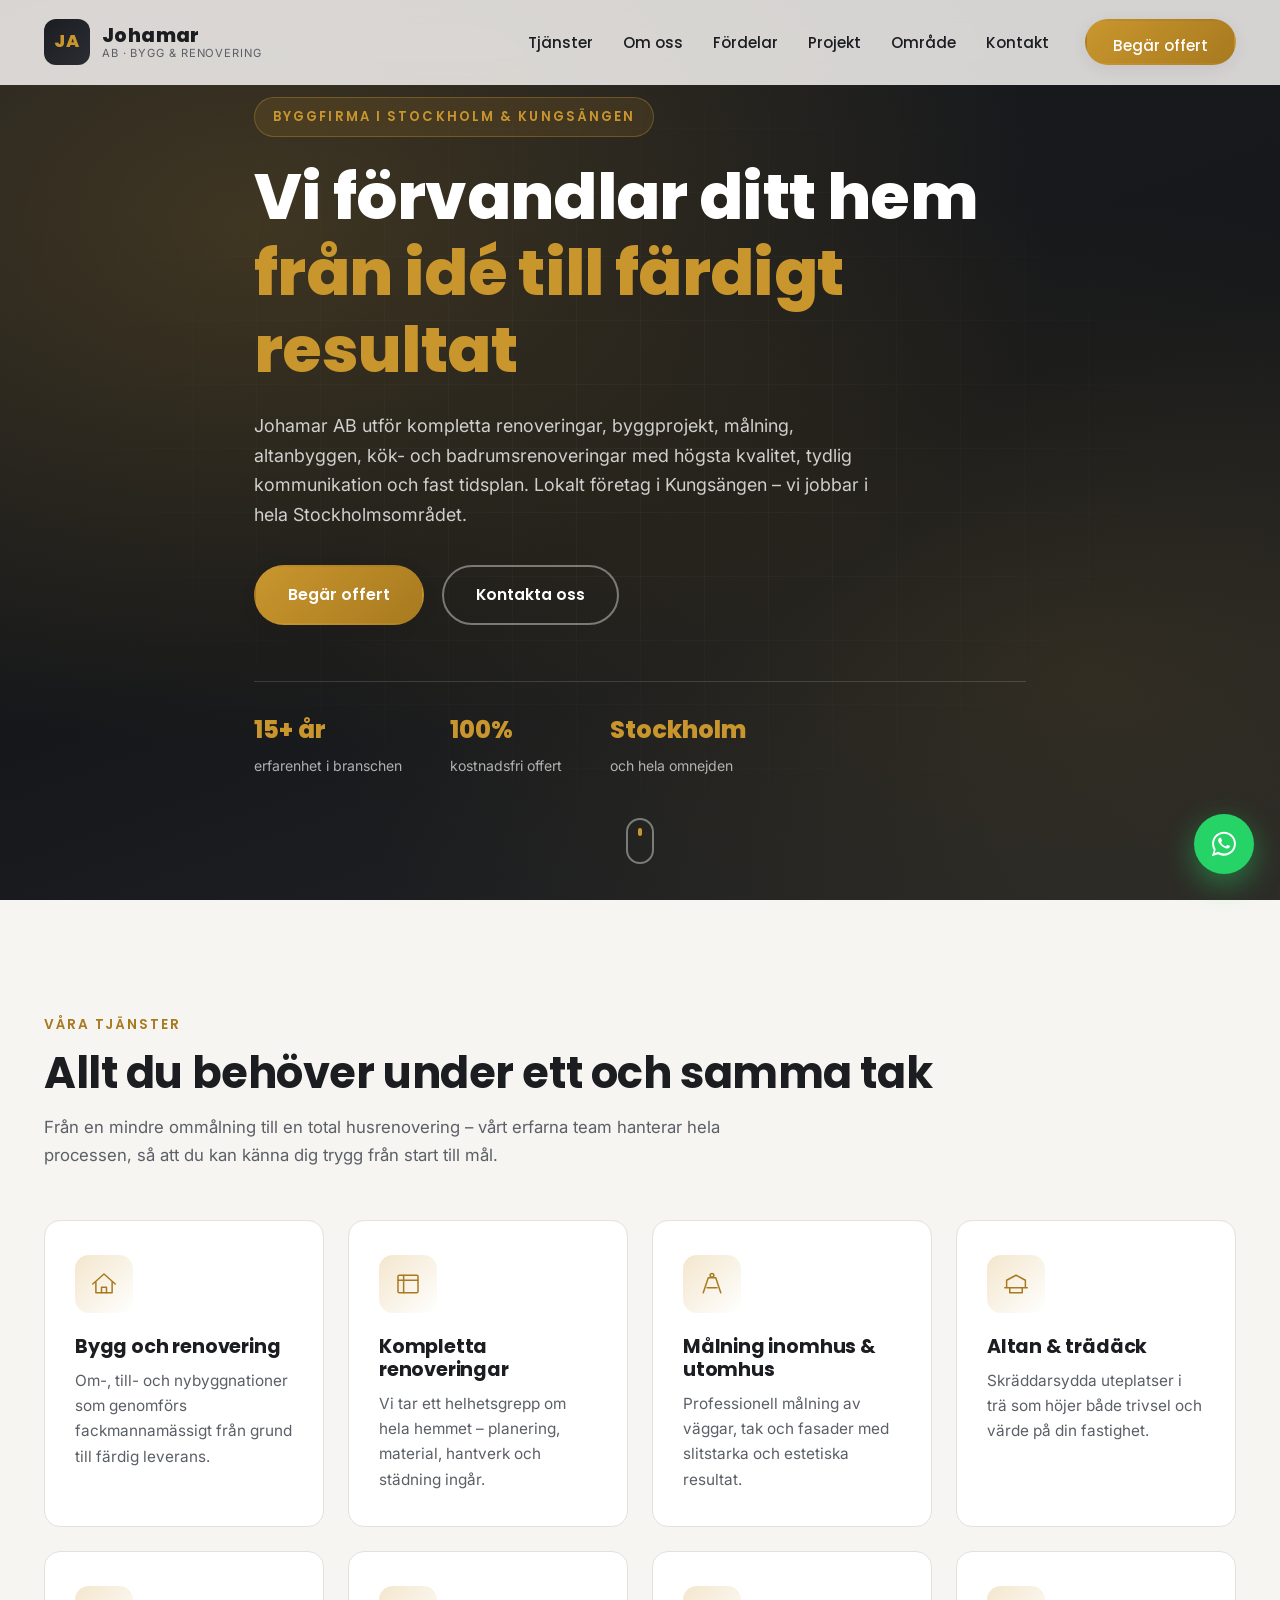
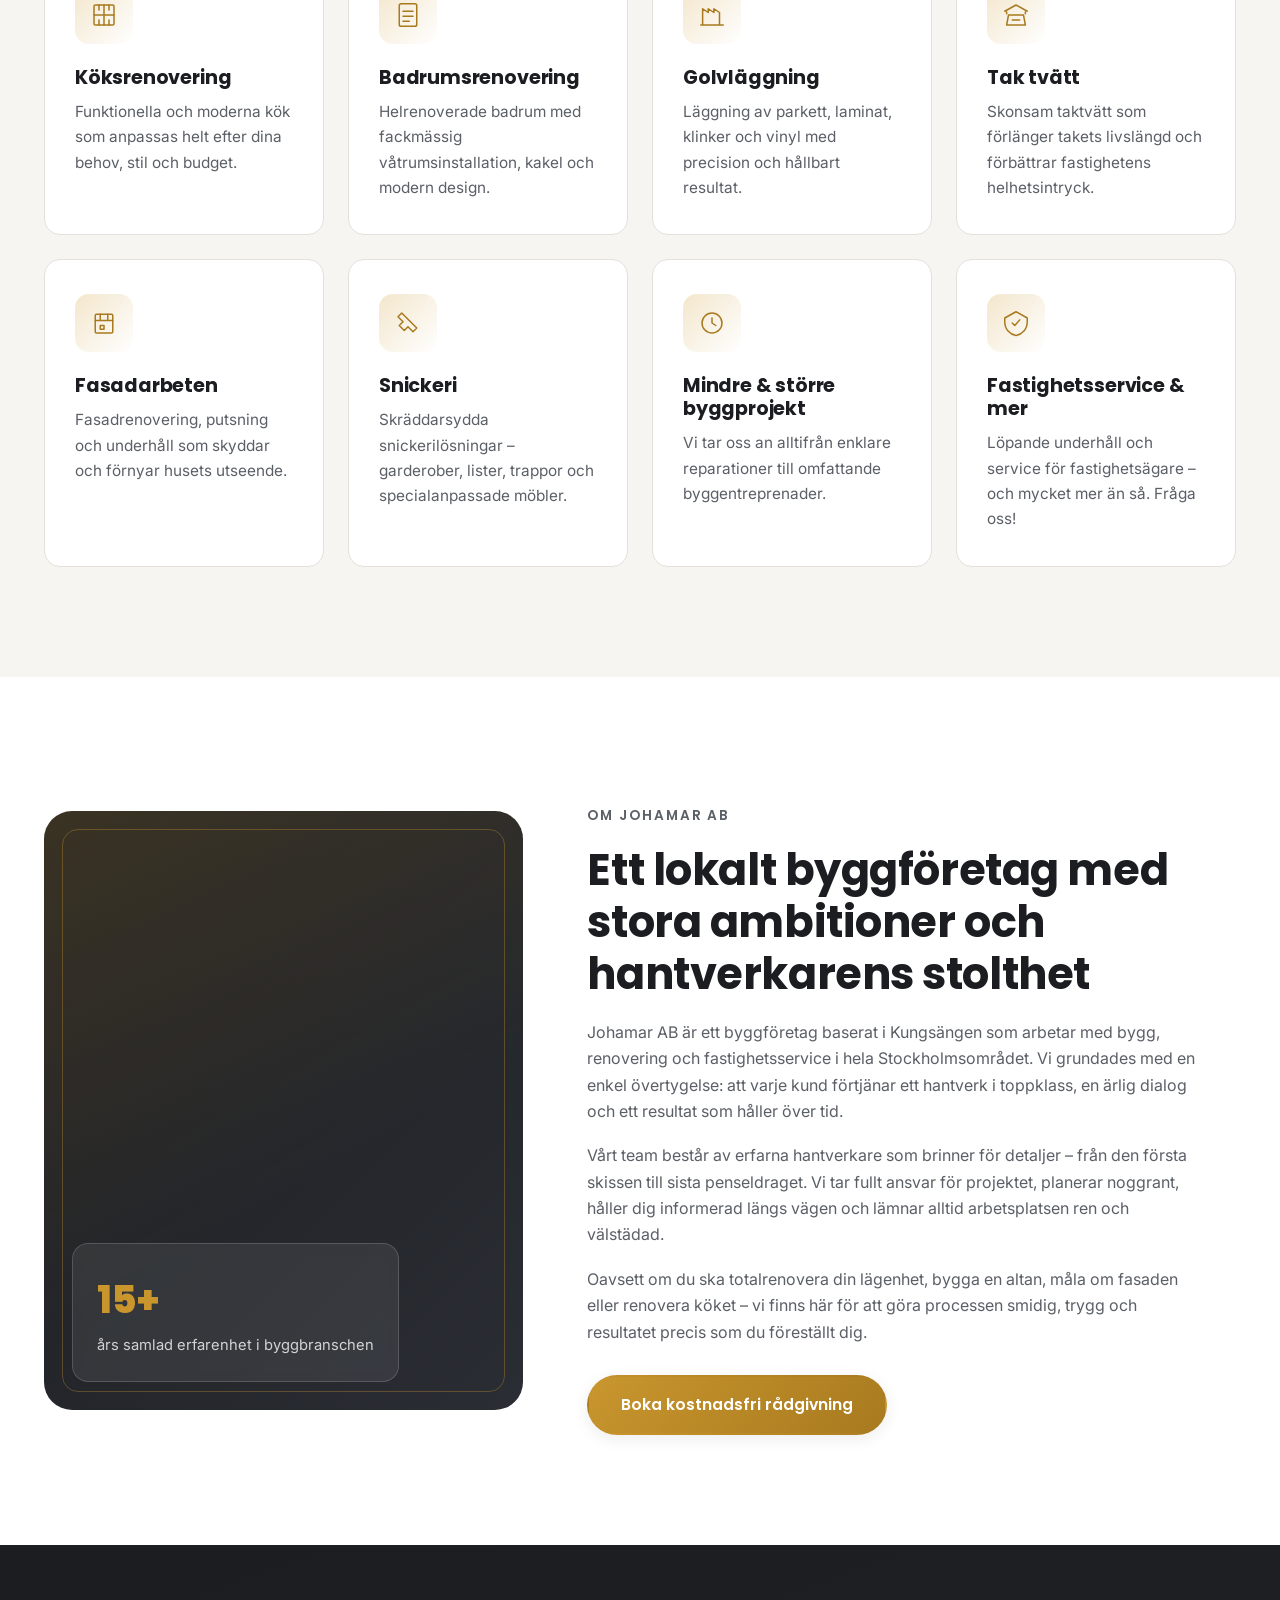
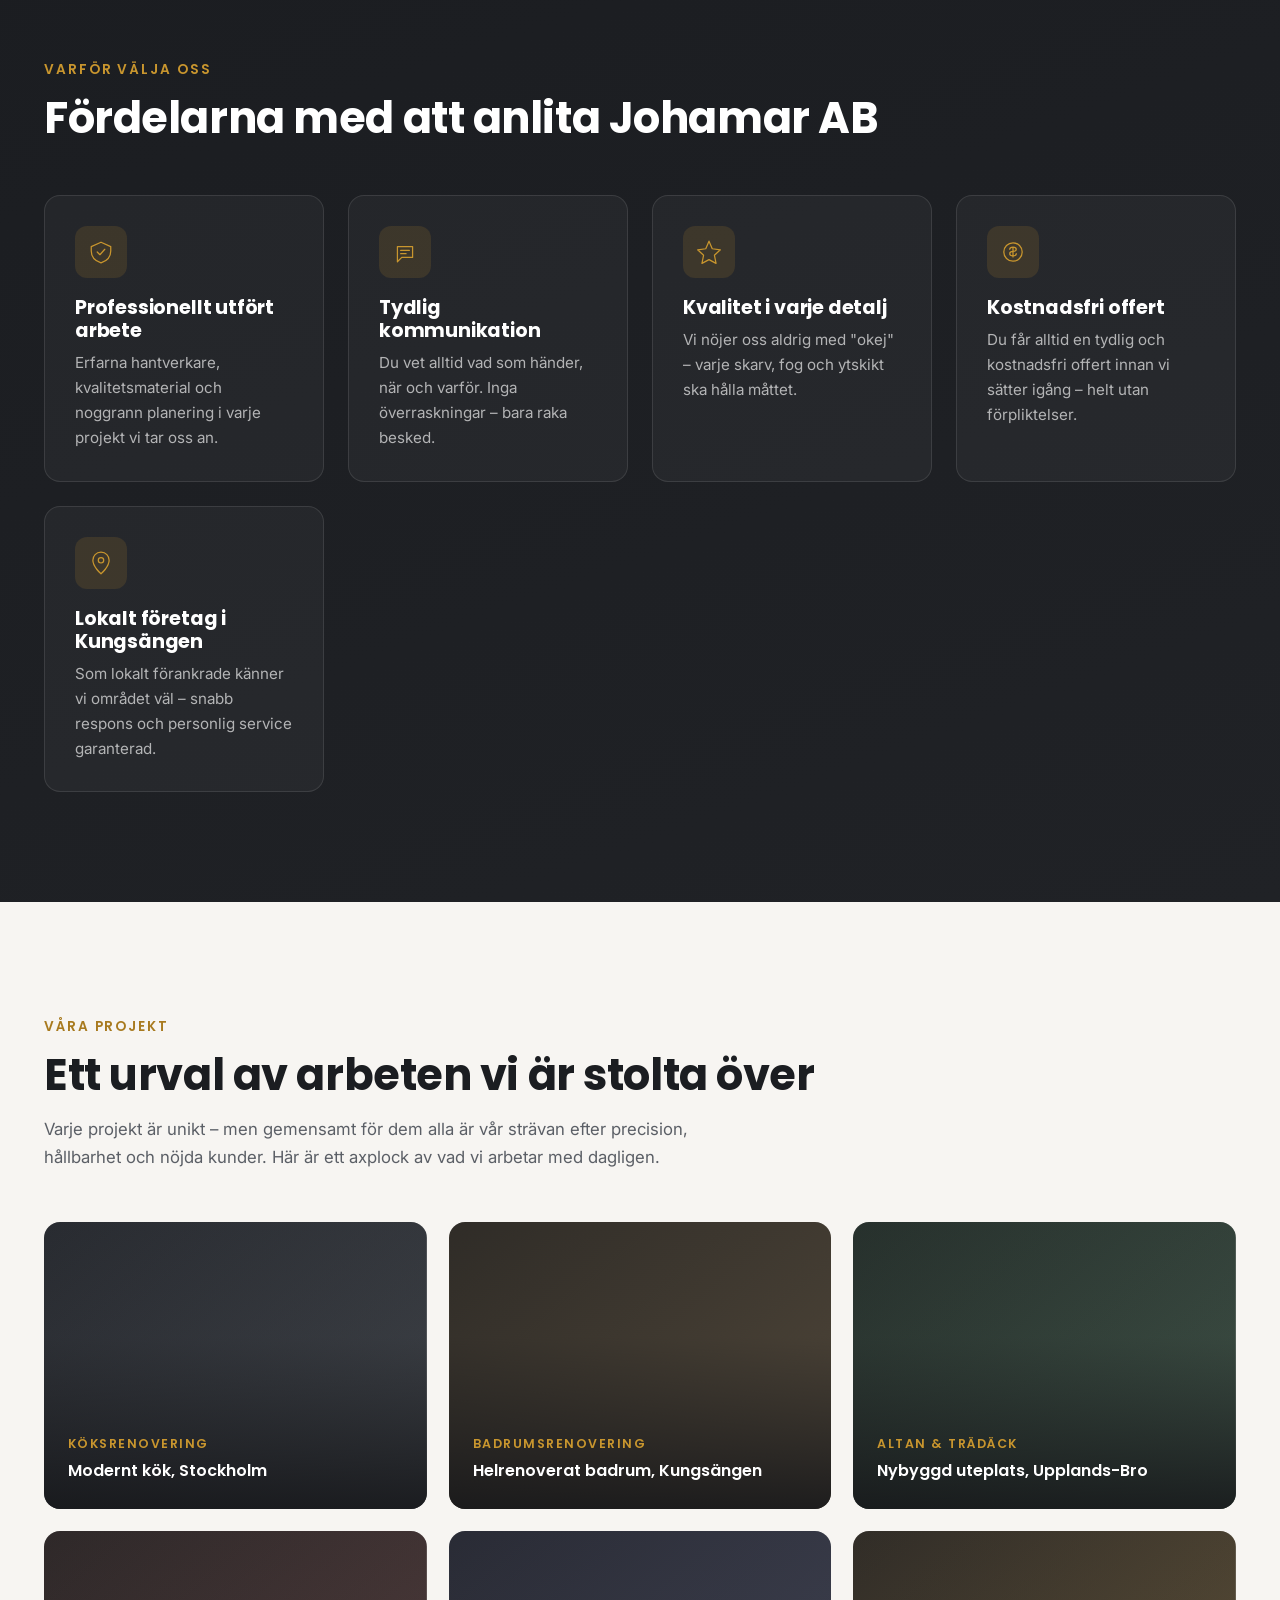
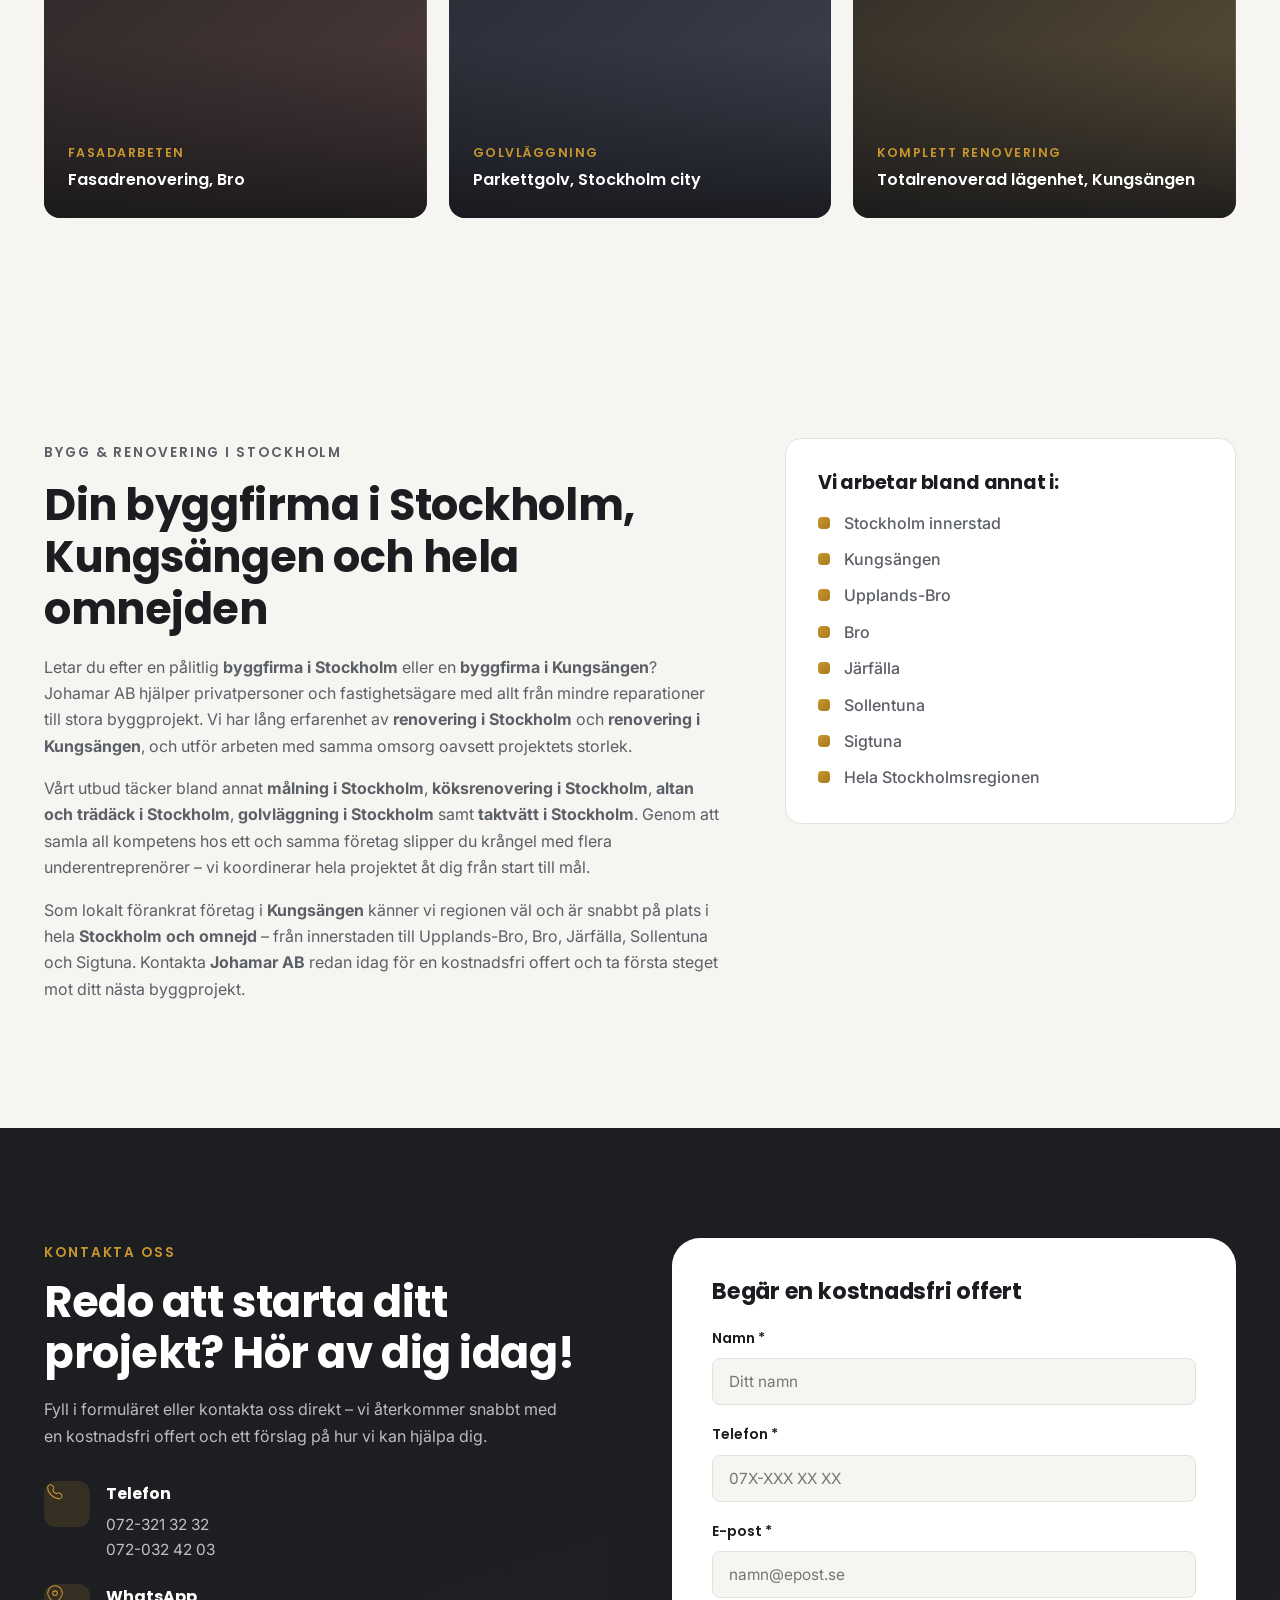
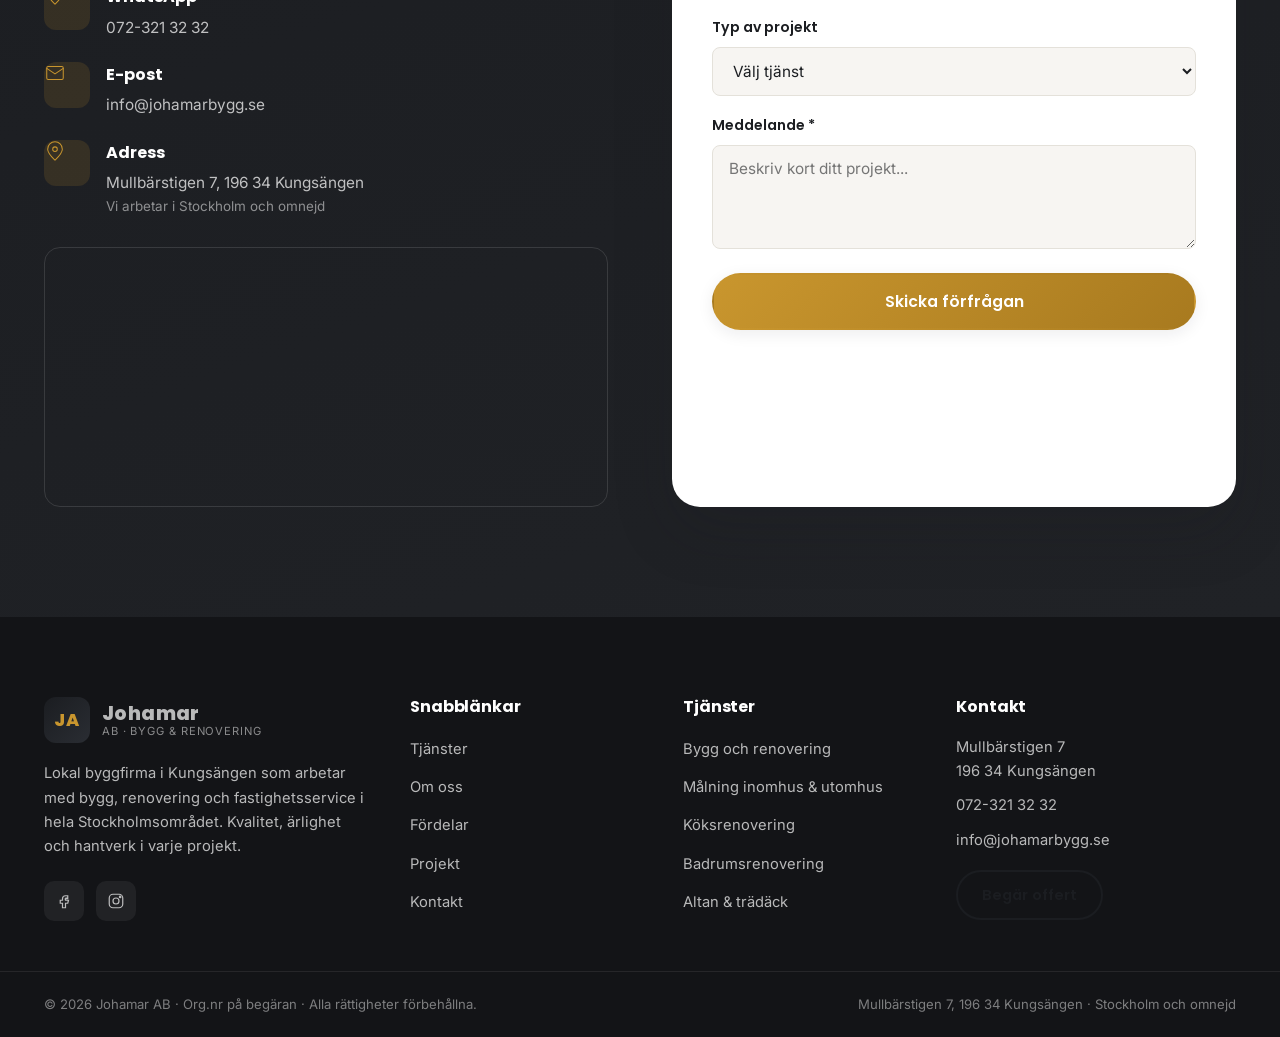
==== johamar-bygg/index.html @ 1393300a "Add Johamar AB construction/renovation company site (johamar-bygg) Standalone, fully responsive Swed" ====
<!DOCTYPE html>
<html lang="sv">
<head>
  <meta charset="UTF-8" />
  <meta name="viewport" content="width=device-width, initial-scale=1.0" />
  <title>Johamar AB – Byggfirma & Renovering i Stockholm | Kungsängen</title>
  <meta name="description" content="Johamar AB är din pålitliga byggfirma i Stockholm och Kungsängen. Vi utför kompletta renoveringar, målning, altanbyggen, kök- och badrumsrenoveringar, golvläggning och taktvätt. Kostnadsfri offert!" />
  <meta name="keywords" content="byggfirma Stockholm, byggfirma Kungsängen, renovering Stockholm, renovering Kungsängen, målning Stockholm, köksrenovering Stockholm, altan och trädäck Stockholm, golvläggning Stockholm, taktvätt Stockholm, Johamar AB" />
  <meta name="robots" content="index, follow" />
  <link rel="canonical" href="https://www.johamarbygg.se/" />

  <!-- Open Graph -->
  <meta property="og:type" content="business.business" />
  <meta property="og:title" content="Johamar AB – Byggfirma & Renovering i Stockholm" />
  <meta property="og:description" content="Kompletta renoveringar, målning, altan, kök, badrum, golv och taktvätt. Lokalt företag i Kungsängen som arbetar i hela Stockholmsområdet. Begär din kostnadsfria offert idag." />
  <meta property="og:locale" content="sv_SE" />
  <meta property="og:site_name" content="Johamar AB" />

  <!-- Fonts -->
  <link rel="preconnect" href="https://fonts.googleapis.com">
  <link rel="preconnect" href="https://fonts.gstatic.com" crossorigin>
  <link href="https://fonts.googleapis.com/css2?family=Poppins:wght@400;500;600;700;800&family=Inter:wght@400;500;600&display=swap" rel="stylesheet">

  <link rel="stylesheet" href="assets/css/style.css" />

  <!-- Schema.org LocalBusiness / GeneralContractor -->
  <script type="application/ld+json">
  {
    "@context": "https://schema.org",
    "@type": "GeneralContractor",
    "name": "Johamar AB",
    "image": "https://www.johamarbygg.se/assets/images/logo.png",
    "url": "https://www.johamarbygg.se/",
    "telephone": "+46723213232",
    "email": "info@johamarbygg.se",
    "priceRange": "$$",
    "address": {
      "@type": "PostalAddress",
      "streetAddress": "Mullbärstigen 7",
      "postalCode": "196 34",
      "addressLocality": "Kungsängen",
      "addressCountry": "SE"
    },
    "areaServed": {
      "@type": "City",
      "name": "Stockholm och omnejd"
    },
    "sameAs": [
      "https://www.facebook.com/",
      "https://www.instagram.com/"
    ],
    "openingHoursSpecification": {
      "@type": "OpeningHoursSpecification",
      "dayOfWeek": ["Monday","Tuesday","Wednesday","Thursday","Friday"],
      "opens": "07:00",
      "closes": "17:00"
    }
  }
  </script>
</head>
<body>

  <!-- ===== HEADER ===== -->
  <header class="site-header" id="siteHeader">
    <div class="container header-inner">
      <a href="#hero" class="logo">
        <span class="logo-mark">JA</span>
        <span class="logo-text">
          <strong>Johamar</strong>
          <small>AB · Bygg &amp; Renovering</small>
        </span>
      </a>

      <nav class="main-nav" id="mainNav">
        <ul>
          <li><a href="#tjanster">Tjänster</a></li>
          <li><a href="#om-oss">Om oss</a></li>
          <li><a href="#fordelar">Fördelar</a></li>
          <li><a href="#projekt">Projekt</a></li>
          <li><a href="#omrade">Område</a></li>
          <li><a href="#kontakt">Kontakt</a></li>
        </ul>
        <a href="#kontakt" class="btn btn-primary nav-cta">Begär offert</a>
      </nav>

      <button class="hamburger" id="hamburger" aria-label="Öppna meny" aria-expanded="false" aria-controls="mainNav">
        <span></span><span></span><span></span>
      </button>
    </div>
    <div class="nav-overlay" id="navOverlay"></div>
  </header>

  <!-- ===== HERO ===== -->
  <section class="hero" id="hero">
    <div class="hero-bg" aria-hidden="true"></div>
    <div class="container hero-inner">
      <p class="eyebrow reveal">Byggfirma i Stockholm &amp; Kungsängen</p>
      <h1 class="reveal">Vi förvandlar ditt hem <span class="accent">från idé till färdigt resultat</span></h1>
      <p class="hero-sub reveal">
        Johamar AB utför kompletta renoveringar, byggprojekt, målning, altanbyggen, kök- och
        badrumsrenoveringar med högsta kvalitet, tydlig kommunikation och fast tidsplan.
        Lokalt företag i Kungsängen – vi jobbar i hela Stockholmsområdet.
      </p>
      <div class="hero-cta reveal">
        <a href="#kontakt" class="btn btn-primary">Begär offert</a>
        <a href="tel:0723213232" class="btn btn-outline">Kontakta oss</a>
      </div>
      <ul class="hero-stats reveal">
        <li><strong>15+ år</strong><span>erfarenhet i branschen</span></li>
        <li><strong>100%</strong><span>kostnadsfri offert</span></li>
        <li><strong>Stockholm</strong><span>och hela omnejden</span></li>
      </ul>
    </div>
    <a href="#tjanster" class="scroll-cue" aria-label="Scrolla ner">
      <span></span>
    </a>
  </section>

  <!-- ===== TJÄNSTER ===== -->
  <section class="services" id="tjanster">
    <div class="container">
      <p class="section-eyebrow reveal">Våra tjänster</p>
      <h2 class="reveal">Allt du behöver under ett och samma tak</h2>
      <p class="section-lead reveal">
        Från en mindre ommålning till en total husrenovering – vårt erfarna team hanterar
        hela processen, så att du kan känna dig trygg från start till mål.
      </p>

      <div class="services-grid">
        <article class="service-card reveal">
          <div class="service-icon" aria-hidden="true">
            <svg viewBox="0 0 48 48"><path d="M6 24 24 8l18 16M11 21v17h26V21" /><path d="M20 38v-9h8v9" /></svg>
          </div>
          <h3>Bygg och renovering</h3>
          <p>Om-, till- och nybyggnationer som genomförs fackmannamässigt från grund till färdig leverans.</p>
        </article>

        <article class="service-card reveal">
          <div class="service-icon" aria-hidden="true">
            <svg viewBox="0 0 48 48"><rect x="8" y="10" width="32" height="28" rx="2"/><path d="M8 18h32M17 10v28"/></svg>
          </div>
          <h3>Kompletta renoveringar</h3>
          <p>Vi tar ett helhetsgrepp om hela hemmet – planering, material, hantverk och städning ingår.</p>
        </article>

        <article class="service-card reveal">
          <div class="service-icon" aria-hidden="true">
            <svg viewBox="0 0 48 48"><path d="M10 38 18 14h12l8 24"/><path d="M16 30h16"/><circle cx="24" cy="10" r="3"/></svg>
          </div>
          <h3>Målning inomhus &amp; utomhus</h3>
          <p>Professionell målning av väggar, tak och fasader med slitstarka och estetiska resultat.</p>
        </article>

        <article class="service-card reveal">
          <div class="service-icon" aria-hidden="true">
            <svg viewBox="0 0 48 48"><path d="M6 30h36M9 30V18l15-8 15 8v12"/><path d="M14 30v8h20v-8"/></svg>
          </div>
          <h3>Altan &amp; trädäck</h3>
          <p>Skräddarsydda uteplatser i trä som höjer både trivsel och värde på din fastighet.</p>
        </article>

        <article class="service-card reveal">
          <div class="service-icon" aria-hidden="true">
            <svg viewBox="0 0 48 48"><rect x="8" y="8" width="32" height="32" rx="2"/><path d="M8 24h32M24 8v32M16 8v8M32 8v8M16 32v8M32 32v8"/></svg>
          </div>
          <h3>Köksrenovering</h3>
          <p>Funktionella och moderna kök som anpassas helt efter dina behov, stil och budget.</p>
        </article>

        <article class="service-card reveal">
          <div class="service-icon" aria-hidden="true">
            <svg viewBox="0 0 48 48"><rect x="10" y="6" width="28" height="36" rx="3"/><path d="M16 18h16M16 26h16M16 34h10"/></svg>
          </div>
          <h3>Badrumsrenovering</h3>
          <p>Helrenoverade badrum med fackmässig våtrumsinstallation, kakel och modern design.</p>
        </article>

        <article class="service-card reveal">
          <div class="service-icon" aria-hidden="true">
            <svg viewBox="0 0 48 48"><path d="M6 40h36M9 40V14l9 6V14l9 6V14l9 6v20"/></svg>
          </div>
          <h3>Golvläggning</h3>
          <p>Läggning av parkett, laminat, klinker och vinyl med precision och hållbart resultat.</p>
        </article>

        <article class="service-card reveal">
          <div class="service-icon" aria-hidden="true">
            <svg viewBox="0 0 48 48"><path d="M6 18 24 8l18 10M9 19v3M39 19v3"/><path d="M12 24h24l3 16H9z"/><path d="M18 32h12"/></svg>
          </div>
          <h3>Tak tvätt</h3>
          <p>Skonsam taktvätt som förlänger takets livslängd och förbättrar fastighetens helhetsintryck.</p>
        </article>

        <article class="service-card reveal">
          <div class="service-icon" aria-hidden="true">
            <svg viewBox="0 0 48 48"><rect x="10" y="10" width="28" height="30" rx="2"/><path d="M10 20h28M18 10v8M30 10v8M18 28h6v6h-6z"/></svg>
          </div>
          <h3>Fasadarbeten</h3>
          <p>Fasadrenovering, putsning och underhåll som skyddar och förnyar husets utseende.</p>
        </article>

        <article class="service-card reveal">
          <div class="service-icon" aria-hidden="true">
            <svg viewBox="0 0 48 48"><path d="M14 8 8 14l8 8-6 6 8 8 6-6 8 8 6-6-22-22z"/></svg>
          </div>
          <h3>Snickeri</h3>
          <p>Skräddarsydda snickerilösningar – garderober, lister, trappor och specialanpassade möbler.</p>
        </article>

        <article class="service-card reveal">
          <div class="service-icon" aria-hidden="true">
            <svg viewBox="0 0 48 48"><circle cx="24" cy="24" r="16"/><path d="M24 16v8l6 4"/></svg>
          </div>
          <h3>Mindre &amp; större byggprojekt</h3>
          <p>Vi tar oss an alltifrån enklare reparationer till omfattande byggentreprenader.</p>
        </article>

        <article class="service-card reveal">
          <div class="service-icon" aria-hidden="true">
            <svg viewBox="0 0 48 48"><path d="M24 6 6 16v6c0 12 8 20 18 22 10-2 18-10 18-22v-6z"/><path d="M18 24l4 4 8-9"/></svg>
          </div>
          <h3>Fastighetsservice &amp; mer</h3>
          <p>Löpande underhåll och service för fastighetsägare – och mycket mer än så. Fråga oss!</p>
        </article>
      </div>
    </div>
  </section>

  <!-- ===== OM OSS ===== -->
  <section class="about" id="om-oss">
    <div class="container about-inner">
      <div class="about-media reveal" aria-hidden="true">
        <div class="about-frame">
          <div class="about-badge">
            <strong>15+</strong>
            <span>års samlad erfarenhet i bygg&shy;branschen</span>
          </div>
        </div>
      </div>
      <div class="about-content">
        <p class="section-eyebrow reveal">Om Johamar AB</p>
        <h2 class="reveal">Ett lokalt byggföretag med stora ambitioner och hantverkarens stolthet</h2>
        <p class="reveal">
          Johamar AB är ett byggföretag baserat i Kungsängen som arbetar med bygg, renovering och
          fastighetsservice i hela Stockholmsområdet. Vi grundades med en enkel övertygelse:
          att varje kund förtjänar ett hantverk i toppklass, en ärlig dialog och ett resultat som
          håller över tid.
        </p>
        <p class="reveal">
          Vårt team består av erfarna hantverkare som brinner för detaljer – från den första
          skissen till sista penseldraget. Vi tar fullt ansvar för projektet, planerar noggrant,
          håller dig informerad längs vägen och lämnar alltid arbetsplatsen ren och välstädad.
        </p>
        <p class="reveal">
          Oavsett om du ska totalrenovera din lägenhet, bygga en altan, måla om fasaden eller
          renovera köket – vi finns här för att göra processen smidig, trygg och resultatet
          precis som du föreställt dig.
        </p>
        <a href="#kontakt" class="btn btn-primary reveal">Boka kostnadsfri rådgivning</a>
      </div>
    </div>
  </section>

  <!-- ===== FÖRDELAR ===== -->
  <section class="benefits" id="fordelar">
    <div class="container">
      <p class="section-eyebrow reveal light">Varför välja oss</p>
      <h2 class="reveal light">Fördelarna med att anlita Johamar AB</h2>

      <div class="benefits-grid">
        <div class="benefit-card reveal">
          <div class="benefit-icon"><svg viewBox="0 0 48 48"><path d="M24 6 6 14v8c0 11 7.5 18.5 18 22 10.5-3.5 18-11 18-22v-8z"/><path d="M17 24l5 5 9-10"/></svg></div>
          <h3>Professionellt utfört arbete</h3>
          <p>Erfarna hantverkare, kvalitetsmaterial och noggrann planering i varje projekt vi tar oss an.</p>
        </div>
        <div class="benefit-card reveal">
          <div class="benefit-icon"><svg viewBox="0 0 48 48"><path d="M10 14h28v20H18l-8 8z"/><path d="M16 21h16M16 27h10"/></svg></div>
          <h3>Tydlig kommunikation</h3>
          <p>Du vet alltid vad som händer, när och varför. Inga överraskningar – bara raka besked.</p>
        </div>
        <div class="benefit-card reveal">
          <div class="benefit-icon"><svg viewBox="0 0 48 48"><path d="M24 4 30 18l15 2-11 10 3 15-13-7-13 7 3-15-11-10 15-2z"/></svg></div>
          <h3>Kvalitet i varje detalj</h3>
          <p>Vi nöjer oss aldrig med "okej" – varje skarv, fog och ytskikt ska hålla måttet.</p>
        </div>
        <div class="benefit-card reveal">
          <div class="benefit-icon"><svg viewBox="0 0 48 48"><circle cx="24" cy="24" r="17"/><path d="M24 15v18M18 19c0-3 3-4 6-4s6 1.5 6 4-3 4-6 4-6 1-6 4 3 4 6 4 6-1 6-4"/></svg></div>
          <h3>Kostnadsfri offert</h3>
          <p>Du får alltid en tydlig och kostnadsfri offert innan vi sätter igång – helt utan förpliktelser.</p>
        </div>
        <div class="benefit-card reveal">
          <div class="benefit-icon"><svg viewBox="0 0 48 48"><path d="M24 4C15 4 9 11 9 19c0 12 15 25 15 25s15-13 15-25c0-8-6-15-15-15z"/><circle cx="24" cy="19" r="5"/></svg></div>
          <h3>Lokalt företag i Kungsängen</h3>
          <p>Som lokalt förankrade känner vi området väl – snabb respons och personlig service garanterad.</p>
        </div>
      </div>
    </div>
  </section>

  <!-- ===== PROJEKT / GALLERI ===== -->
  <section class="projects" id="projekt">
    <div class="container">
      <p class="section-eyebrow reveal">Våra projekt</p>
      <h2 class="reveal">Ett urval av arbeten vi är stolta över</h2>
      <p class="section-lead reveal">
        Varje projekt är unikt – men gemensamt för dem alla är vår strävan efter precision,
        hållbarhet och nöjda kunder. Här är ett axplock av vad vi arbetar med dagligen.
      </p>
      <div class="projects-grid">
        <figure class="project-card reveal proj-1">
          <figcaption><span>Köksrenovering</span>Modernt kök, Stockholm</figcaption>
        </figure>
        <figure class="project-card reveal proj-2">
          <figcaption><span>Badrumsrenovering</span>Helrenoverat badrum, Kungsängen</figcaption>
        </figure>
        <figure class="project-card reveal proj-3">
          <figcaption><span>Altan &amp; trädäck</span>Nybyggd uteplats, Upplands-Bro</figcaption>
        </figure>
        <figure class="project-card reveal proj-4">
          <figcaption><span>Fasadarbeten</span>Fasadrenovering, Bro</figcaption>
        </figure>
        <figure class="project-card reveal proj-5">
          <figcaption><span>Golvläggning</span>Parkettgolv, Stockholm city</figcaption>
        </figure>
        <figure class="project-card reveal proj-6">
          <figcaption><span>Komplett renovering</span>Totalrenoverad lägenhet, Kungsängen</figcaption>
        </figure>
      </div>
    </div>
  </section>

  <!-- ===== SEO / OMRÅDE ===== -->
  <section class="area-seo" id="omrade">
    <div class="container area-grid">
      <div class="reveal">
        <p class="section-eyebrow">Bygg &amp; renovering i Stockholm</p>
        <h2>Din byggfirma i Stockholm, Kungsängen och hela omnejden</h2>
        <p>
          Letar du efter en pålitlig <strong>byggfirma i Stockholm</strong> eller en
          <strong>byggfirma i Kungsängen</strong>? Johamar AB hjälper privatpersoner och
          fastighetsägare med allt från mindre reparationer till stora byggprojekt. Vi har
          lång erfarenhet av <strong>renovering i Stockholm</strong> och
          <strong>renovering i Kungsängen</strong>, och utför arbeten med samma omsorg
          oavsett projektets storlek.
        </p>
        <p>
          Vårt utbud täcker bland annat <strong>målning i Stockholm</strong>,
          <strong>köksrenovering i Stockholm</strong>, <strong>altan och trädäck i Stockholm</strong>,
          <strong>golvläggning i Stockholm</strong> samt <strong>taktvätt i Stockholm</strong>.
          Genom att samla all kompetens hos ett och samma företag slipper du krångel med flera
          underentreprenörer – vi koordinerar hela projektet åt dig från start till mål.
        </p>
        <p>
          Som lokalt förankrat företag i <strong>Kungsängen</strong> känner vi regionen väl och
          är snabbt på plats i hela <strong>Stockholm och omnejd</strong> – från innerstaden till
          Upplands-Bro, Bro, Järfälla, Sollentuna och Sigtuna. Kontakta <strong>Johamar AB</strong>
          redan idag för en kostnadsfri offert och ta första steget mot ditt nästa byggprojekt.
        </p>
      </div>
      <div class="area-list reveal">
        <h3>Vi arbetar bland annat i:</h3>
        <ul>
          <li>Stockholm innerstad</li>
          <li>Kungsängen</li>
          <li>Upplands-Bro</li>
          <li>Bro</li>
          <li>Järfälla</li>
          <li>Sollentuna</li>
          <li>Sigtuna</li>
          <li>Hela Stockholmsregionen</li>
        </ul>
      </div>
    </div>
  </section>

  <!-- ===== KONTAKT ===== -->
  <section class="contact" id="kontakt">
    <div class="container contact-inner">
      <div class="contact-info reveal">
        <p class="section-eyebrow light">Kontakta oss</p>
        <h2 class="light">Redo att starta ditt projekt? Hör av dig idag!</h2>
        <p class="contact-lead">
          Fyll i formuläret eller kontakta oss direkt – vi återkommer snabbt med en kostnadsfri
          offert och ett förslag på hur vi kan hjälpa dig.
        </p>
        <ul class="contact-list">
          <li>
            <span class="contact-icon"><svg viewBox="0 0 48 48"><path d="M14 8c4 0 6 3 7 6 1 2-1 4-2 5 1 4 5 8 9 9 1-1 3-3 5-2 3 1 6 3 6 7 0 3-3 6-6 6-12 0-25-13-25-25 0-3 3-6 6-6z"/></svg></span>
            <div><strong>Telefon</strong><a href="tel:0723213232">072-321 32 32</a><a href="tel:0720324203">072-032 42 03</a></div>
          </li>
          <li>
            <span class="contact-icon"><svg viewBox="0 0 48 48"><path d="M24 44c8-8 16-15.5 16-24A16 16 0 1 0 8 20c0 8.5 8 16 16 24z"/><circle cx="24" cy="20" r="5"/></svg></span>
            <div><strong>WhatsApp</strong><a href="https://wa.me/46723213232" target="_blank" rel="noopener">072-321 32 32</a></div>
          </li>
          <li>
            <span class="contact-icon"><svg viewBox="0 0 48 48"><rect x="6" y="10" width="36" height="28" rx="3"/><path d="M6 14l18 12 18-12"/></svg></span>
            <div><strong>E-post</strong><a href="mailto:info@johamarbygg.se">info@johamarbygg.se</a></div>
          </li>
          <li>
            <span class="contact-icon"><svg viewBox="0 0 48 48"><path d="M24 44c8-8 16-15.5 16-24A16 16 0 1 0 8 20c0 8.5 8 16 16 24z"/><circle cx="24" cy="20" r="5"/></svg></span>
            <div><strong>Adress</strong><span>Mullbärstigen 7, 196 34 Kungsängen</span><span class="muted">Vi arbetar i Stockholm och omnejd</span></div>
          </li>
        </ul>

        <div class="map-block">
          <iframe
            title="Johamar AB – Mullbärstigen 7, Kungsängen"
            src="https://www.google.com/maps?q=Mullb%C3%A4rstigen+7,+196+34+Kung%C3%A4ngen&output=embed"
            loading="lazy"
            referrerpolicy="no-referrer-when-downgrade">
          </iframe>
        </div>
      </div>

      <form class="contact-form reveal" id="contactForm" novalidate>
        <h3>Begär en kostnadsfri offert</h3>
        <div class="form-row">
          <label for="name">Namn *</label>
          <input type="text" id="name" name="name" placeholder="Ditt namn" required />
        </div>
        <div class="form-row">
          <label for="phone">Telefon *</label>
          <input type="tel" id="phone" name="phone" placeholder="07X-XXX XX XX" required />
        </div>
        <div class="form-row">
          <label for="email">E-post *</label>
          <input type="email" id="email" name="email" placeholder="namn@epost.se" required />
        </div>
        <div class="form-row">
          <label for="service">Typ av projekt</label>
          <select id="service" name="service">
            <option value="">Välj tjänst</option>
            <option>Bygg och renovering</option>
            <option>Kompletta renoveringar</option>
            <option>Målning inomhus/utomhus</option>
            <option>Altan &amp; trädäck</option>
            <option>Köksrenovering</option>
            <option>Badrumsrenovering</option>
            <option>Golvläggning</option>
            <option>Tak tvätt</option>
            <option>Fasadarbeten</option>
            <option>Snickeri</option>
            <option>Annat</option>
          </select>
        </div>
        <div class="form-row">
          <label for="message">Meddelande *</label>
          <textarea id="message" name="message" rows="4" placeholder="Beskriv kort ditt projekt..." required></textarea>
        </div>
        <button type="submit" class="btn btn-primary form-submit">Skicka förfrågan</button>
        <p class="form-note" id="formNote" role="status" aria-live="polite"></p>
      </form>
    </div>
  </section>

  <!-- ===== FOOTER ===== -->
  <footer class="site-footer">
    <div class="container footer-inner">
      <div class="footer-brand">
        <a href="#hero" class="logo">
          <span class="logo-mark">JA</span>
          <span class="logo-text"><strong>Johamar</strong><small>AB · Bygg &amp; Renovering</small></span>
        </a>
        <p>Lokal byggfirma i Kungsängen som arbetar med bygg, renovering och fastighetsservice
          i hela Stockholmsområdet. Kvalitet, ärlighet och hantverk i varje projekt.</p>
        <div class="social-links">
          <a href="https://www.facebook.com/" target="_blank" rel="noopener" aria-label="Facebook">
            <svg viewBox="0 0 24 24"><path d="M14 9h3V5h-3c-2.2 0-4 1.8-4 4v2H7v4h3v6h4v-6h3l1-4h-4V9c0-.6.4-1 1-1z"/></svg>
          </a>
          <a href="https://www.instagram.com/" target="_blank" rel="noopener" aria-label="Instagram">
            <svg viewBox="0 0 24 24"><rect x="3" y="3" width="18" height="18" rx="5"/><circle cx="12" cy="12" r="4"/><circle cx="17.5" cy="6.5" r="1"/></svg>
          </a>
        </div>
      </div>

      <div class="footer-links">
        <h4>Snabblänkar</h4>
        <ul>
          <li><a href="#tjanster">Tjänster</a></li>
          <li><a href="#om-oss">Om oss</a></li>
          <li><a href="#fordelar">Fördelar</a></li>
          <li><a href="#projekt">Projekt</a></li>
          <li><a href="#kontakt">Kontakt</a></li>
        </ul>
      </div>

      <div class="footer-links">
        <h4>Tjänster</h4>
        <ul>
          <li><a href="#tjanster">Bygg och renovering</a></li>
          <li><a href="#tjanster">Målning inomhus &amp; utomhus</a></li>
          <li><a href="#tjanster">Köksrenovering</a></li>
          <li><a href="#tjanster">Badrumsrenovering</a></li>
          <li><a href="#tjanster">Altan &amp; trädäck</a></li>
        </ul>
      </div>

      <div class="footer-contact">
        <h4>Kontakt</h4>
        <p>Mullbärstigen 7<br>196 34 Kungsängen</p>
        <p><a href="tel:0723213232">072-321 32 32</a></p>
        <p><a href="mailto:info@johamarbygg.se">info@johamarbygg.se</a></p>
        <a href="#kontakt" class="btn btn-outline btn-sm">Begär offert</a>
      </div>
    </div>
    <div class="footer-bottom">
      <div class="container">
        <p>&copy; <span id="year"></span> Johamar AB · Org.nr på begäran · Alla rättigheter förbehållna.</p>
        <p>Mullbärstigen 7, 196 34 Kungsängen · Stockholm och omnejd</p>
      </div>
    </div>
  </footer>

  <!-- Floating WhatsApp -->
  <a href="https://wa.me/46723213232" class="whatsapp-float" target="_blank" rel="noopener" aria-label="Chatta med oss på WhatsApp">
    <svg viewBox="0 0 32 32"><path d="M16 3C9 3 3.3 8.7 3.3 15.7c0 2.5.7 4.8 1.9 6.8L3 29l6.7-2.1c1.9 1 4.1 1.6 6.3 1.6 7 0 12.7-5.7 12.7-12.7C28.7 8.7 23 3 16 3zm0 23c-2 0-4-.5-5.7-1.5l-.4-.2-4 1.2 1.3-3.9-.3-.4A10.6 10.6 0 0 1 5.4 15.7C5.4 9.8 10.1 5.1 16 5.1S26.6 9.8 26.6 15.7 21.9 26 16 26zm6-7.9c-.3-.2-1.9-1-2.2-1-.3-.1-.5-.2-.7.1-.2.3-.8 1-1 1.2-.2.2-.4.2-.7.1-.3-.2-1.4-.5-2.6-1.6-1-.9-1.6-2-1.8-2.3-.2-.3 0-.5.1-.6.1-.2.3-.4.5-.6.2-.2.2-.3.3-.5.1-.2 0-.4 0-.6 0-.2-.7-1.8-1-2.4-.3-.6-.5-.6-.7-.6h-.6c-.2 0-.5.1-.8.4-.3.3-1 1-1 2.5s1.1 2.9 1.2 3.1c.1.2 2.2 3.4 5.4 4.7.7.3 1.3.5 1.7.7.7.2 1.4.2 1.9.1.6-.1 1.9-.8 2.1-1.5.3-.7.3-1.3.2-1.5-.1-.1-.3-.2-.6-.4z"/></svg>
  </a>

  <script src="assets/js/main.js"></script>
</body>
</html>
---- johamar-bygg/assets/css/style.css ----
/* =========================================================
   Johamar AB — Bygg & Renovering
   Premium, modern, responsive construction-company website
   ========================================================= */

:root {
  --color-bg: #f7f5f2;
  --color-white: #ffffff;
  --color-charcoal: #1b1d21;
  --color-charcoal-soft: #2a2d33;
  --color-gray: #5b5f66;
  --color-gray-light: #8b8f96;
  --color-border: #e4e1da;
  --color-accent: #c9962e;
  --color-accent-dark: #a87a1f;
  --color-accent-soft: #f3e6cc;

  --font-heading: 'Poppins', 'Segoe UI', sans-serif;
  --font-body: 'Inter', 'Segoe UI', sans-serif;

  --radius-sm: 8px;
  --radius-md: 16px;
  --radius-lg: 28px;

  --shadow-sm: 0 4px 16px rgba(27, 29, 33, 0.08);
  --shadow-md: 0 12px 36px rgba(27, 29, 33, 0.12);
  --shadow-lg: 0 24px 60px rgba(27, 29, 33, 0.18);

  --transition: 0.35s cubic-bezier(.22,.61,.36,1);
}

* { margin: 0; padding: 0; box-sizing: border-box; }

html { scroll-behavior: smooth; }

body {
  font-family: var(--font-body);
  color: var(--color-charcoal);
  background: var(--color-bg);
  line-height: 1.65;
  -webkit-font-smoothing: antialiased;
}

img { max-width: 100%; display: block; }

a { color: inherit; text-decoration: none; }

ul { list-style: none; }

h1, h2, h3, h4 {
  font-family: var(--font-heading);
  font-weight: 700;
  line-height: 1.2;
  letter-spacing: -0.01em;
}

h1 { font-size: clamp(2.4rem, 5.5vw, 4rem); font-weight: 800; }
h2 { font-size: clamp(1.9rem, 4vw, 2.7rem); }
h3 { font-size: 1.2rem; }

.container {
  max-width: 1240px;
  margin: 0 auto;
  padding: 0 24px;
}

.accent { color: var(--color-accent); }

.section-eyebrow {
  display: inline-block;
  font-family: var(--font-heading);
  font-weight: 600;
  font-size: 0.85rem;
  letter-spacing: 0.14em;
  text-transform: uppercase;
  color: var(--color-accent-dark);
  margin-bottom: 12px;
}
.section-eyebrow.light { color: var(--color-accent); }

.section-lead {
  max-width: 720px;
  color: var(--color-gray);
  margin-top: 14px;
  font-size: 1.05rem;
}

.light { color: var(--color-white); }

/* ---------- Buttons ---------- */
.btn {
  display: inline-flex;
  align-items: center;
  justify-content: center;
  gap: 8px;
  padding: 15px 32px;
  border-radius: 999px;
  font-family: var(--font-heading);
  font-weight: 600;
  font-size: 0.98rem;
  border: 2px solid transparent;
  cursor: pointer;
  transition: transform var(--transition), box-shadow var(--transition), background var(--transition), color var(--transition), border-color var(--transition);
  white-space: nowrap;
}
.btn-primary {
  background: linear-gradient(135deg, var(--color-accent), var(--color-accent-dark));
  color: var(--color-white);
  box-shadow: var(--shadow-sm);
}
.btn-primary:hover {
  transform: translateY(-3px);
  box-shadow: var(--shadow-md);
}
.btn-outline {
  background: transparent;
  color: var(--color-charcoal);
  border-color: var(--color-charcoal);
}
.btn-outline:hover {
  background: var(--color-charcoal);
  color: var(--color-white);
  transform: translateY(-3px);
}
.btn-sm { padding: 11px 24px; font-size: 0.88rem; }

/* =========================================================
   HEADER
   ========================================================= */
.site-header {
  position: fixed;
  top: 0; left: 0; right: 0;
  z-index: 1000;
  background: rgba(247, 245, 242, 0.85);
  backdrop-filter: blur(12px);
  border-bottom: 1px solid transparent;
  transition: background var(--transition), border-color var(--transition), box-shadow var(--transition);
}
.site-header.scrolled {
  background: rgba(255, 255, 255, 0.96);
  border-bottom-color: var(--color-border);
  box-shadow: var(--shadow-sm);
}

.header-inner {
  display: flex;
  align-items: center;
  justify-content: space-between;
  height: 84px;
  position: relative;
  z-index: 1100;
}

.logo {
  display: flex;
  align-items: center;
  gap: 12px;
}
.logo-mark {
  display: inline-flex;
  align-items: center;
  justify-content: center;
  width: 46px;
  height: 46px;
  border-radius: 12px;
  background: linear-gradient(135deg, var(--color-charcoal), var(--color-charcoal-soft));
  color: var(--color-accent);
  font-family: var(--font-heading);
  font-weight: 800;
  font-size: 1.1rem;
  letter-spacing: 0.03em;
}
.logo-text { display: flex; flex-direction: column; line-height: 1.15; }
.logo-text strong {
  font-family: var(--font-heading);
  font-weight: 800;
  font-size: 1.2rem;
  letter-spacing: 0.02em;
}
.logo-text small {
  font-size: 0.7rem;
  letter-spacing: 0.08em;
  text-transform: uppercase;
  color: var(--color-gray);
}

.main-nav {
  display: flex;
  align-items: center;
  gap: 36px;
}
.main-nav ul {
  display: flex;
  gap: 30px;
}
.main-nav a {
  font-family: var(--font-heading);
  font-weight: 500;
  font-size: 0.95rem;
  position: relative;
  padding-bottom: 4px;
}
.main-nav ul a::after {
  content: "";
  position: absolute;
  left: 0; bottom: 0;
  width: 0; height: 2px;
  background: var(--color-accent);
  transition: width var(--transition);
}
.main-nav ul a:hover::after { width: 100%; }

.nav-cta { padding: 12px 26px; font-size: 0.9rem; }

/* Hamburger (hidden on desktop) */
.hamburger {
  display: none;
  flex-direction: column;
  justify-content: center;
  align-items: center;
  gap: 6px;
  width: 46px;
  height: 46px;
  border: none;
  border-radius: 10px;
  background: var(--color-charcoal);
  cursor: pointer;
  position: relative;
  z-index: 1100;
}
.hamburger span {
  display: block;
  width: 22px;
  height: 2px;
  background: var(--color-white);
  border-radius: 2px;
  transition: transform var(--transition), opacity var(--transition);
}
.hamburger[aria-expanded="true"] span:nth-child(1) { transform: translateY(8px) rotate(45deg); }
.hamburger[aria-expanded="true"] span:nth-child(2) { opacity: 0; }
.hamburger[aria-expanded="true"] span:nth-child(3) { transform: translateY(-8px) rotate(-45deg); }

.nav-overlay {
  display: none;
  position: fixed;
  inset: 0;
  background: rgba(17, 18, 21, 0.55);
  backdrop-filter: blur(2px);
  opacity: 0;
  visibility: hidden;
  transition: opacity var(--transition), visibility var(--transition);
  z-index: 999;
}
.nav-overlay.active {
  display: block;
  opacity: 1;
  visibility: visible;
}

/* =========================================================
   HERO
   ========================================================= */
.hero {
  position: relative;
  min-height: 100vh;
  display: flex;
  align-items: center;
  padding-top: 84px;
  overflow: hidden;
  background: var(--color-charcoal);
}
.hero-bg {
  position: absolute;
  inset: 0;
  background:
    radial-gradient(ellipse at 20% 25%, rgba(201, 150, 46, 0.22), transparent 55%),
    radial-gradient(ellipse at 85% 75%, rgba(201, 150, 46, 0.12), transparent 50%),
    linear-gradient(160deg, #1b1d21 0%, #15171a 55%, #232527 100%);
}
.hero-bg::after {
  content: "";
  position: absolute;
  inset: 0;
  background-image:
    linear-gradient(rgba(255,255,255,0.035) 1px, transparent 1px),
    linear-gradient(90deg, rgba(255,255,255,0.035) 1px, transparent 1px);
  background-size: 64px 64px;
  mask-image: radial-gradient(ellipse at center, black 0%, transparent 75%);
}

.hero-inner {
  position: relative;
  z-index: 2;
  color: var(--color-white);
  max-width: 820px;
}
.eyebrow {
  display: inline-block;
  font-family: var(--font-heading);
  font-weight: 600;
  letter-spacing: 0.16em;
  text-transform: uppercase;
  font-size: 0.82rem;
  color: var(--color-accent);
  background: rgba(201, 150, 46, 0.12);
  border: 1px solid rgba(201, 150, 46, 0.35);
  border-radius: 999px;
  padding: 8px 18px;
  margin-bottom: 22px;
}
.hero h1 { margin-bottom: 22px; }
.hero-sub {
  font-size: 1.12rem;
  color: rgba(255,255,255,0.78);
  max-width: 640px;
  margin-bottom: 36px;
}
.hero-cta {
  display: flex;
  gap: 18px;
  flex-wrap: wrap;
  margin-bottom: 56px;
}
.hero .btn-outline {
  color: var(--color-white);
  border-color: rgba(255,255,255,0.4);
}
.hero .btn-outline:hover {
  background: var(--color-white);
  color: var(--color-charcoal);
  border-color: var(--color-white);
}

.hero-stats {
  display: flex;
  gap: 48px;
  flex-wrap: wrap;
  border-top: 1px solid rgba(255,255,255,0.14);
  padding-top: 28px;
}
.hero-stats li { display: flex; flex-direction: column; gap: 4px; }
.hero-stats strong {
  font-family: var(--font-heading);
  font-size: 1.5rem;
  font-weight: 800;
  color: var(--color-accent);
}
.hero-stats span { font-size: 0.88rem; color: rgba(255,255,255,0.65); }

.scroll-cue {
  position: absolute;
  bottom: 36px;
  left: 50%;
  transform: translateX(-50%);
  width: 28px;
  height: 46px;
  border: 2px solid rgba(255,255,255,0.4);
  border-radius: 999px;
  z-index: 2;
}
.scroll-cue span {
  position: absolute;
  top: 8px; left: 50%;
  width: 4px; height: 8px;
  margin-left: -2px;
  background: var(--color-accent);
  border-radius: 999px;
  animation: scrollCue 1.8s infinite;
}
@keyframes scrollCue {
  0% { transform: translateY(0); opacity: 1; }
  70% { transform: translateY(16px); opacity: 0; }
  100% { transform: translateY(0); opacity: 0; }
}

/* =========================================================
   SECTIONS — generic spacing
   ========================================================= */
section { padding: 110px 0; }
.services, .projects, .area-seo { background: var(--color-bg); }
.about { background: var(--color-white); }

/* =========================================================
   SERVICES
   ========================================================= */
.services-grid {
  display: grid;
  grid-template-columns: repeat(auto-fill, minmax(280px, 1fr));
  gap: 24px;
  margin-top: 50px;
}
.service-card {
  background: var(--color-white);
  border: 1px solid var(--color-border);
  border-radius: var(--radius-md);
  padding: 34px 30px;
  transition: transform var(--transition), box-shadow var(--transition), border-color var(--transition);
}
.service-card:hover {
  transform: translateY(-8px);
  box-shadow: var(--shadow-md);
  border-color: rgba(201,150,46,0.4);
}
.service-icon {
  width: 58px;
  height: 58px;
  border-radius: 14px;
  background: linear-gradient(135deg, var(--color-accent-soft), #fff);
  display: flex;
  align-items: center;
  justify-content: center;
  margin-bottom: 22px;
  transition: transform var(--transition);
}
.service-card:hover .service-icon { transform: scale(1.08) rotate(-4deg); }
.service-icon svg {
  width: 30px; height: 30px;
  fill: none;
  stroke: var(--color-accent-dark);
  stroke-width: 2.4;
  stroke-linecap: round;
  stroke-linejoin: round;
}
.service-card h3 { margin-bottom: 10px; }
.service-card p { color: var(--color-gray); font-size: 0.96rem; }

/* =========================================================
   ABOUT
   ========================================================= */
.about-inner {
  display: grid;
  grid-template-columns: 0.85fr 1.15fr;
  gap: 64px;
  align-items: center;
}
.about-frame {
  position: relative;
  aspect-ratio: 4 / 5;
  border-radius: var(--radius-lg);
  background:
    linear-gradient(150deg, rgba(201,150,46,0.18), transparent 60%),
    linear-gradient(135deg, var(--color-charcoal), var(--color-charcoal-soft));
  display: flex;
  align-items: flex-end;
  overflow: hidden;
}
.about-frame::before {
  content: "";
  position: absolute;
  inset: 18px;
  border: 1px solid rgba(201,150,46,0.35);
  border-radius: calc(var(--radius-lg) - 12px);
}
.about-badge {
  position: relative;
  margin: 28px;
  padding: 24px;
  background: rgba(255,255,255,0.08);
  border: 1px solid rgba(255,255,255,0.16);
  border-radius: var(--radius-md);
  backdrop-filter: blur(6px);
  color: var(--color-white);
}
.about-badge strong {
  display: block;
  font-family: var(--font-heading);
  font-size: 2.4rem;
  font-weight: 800;
  color: var(--color-accent);
}
.about-badge span { font-size: 0.92rem; color: rgba(255,255,255,0.78); }

.about-content p { color: var(--color-gray); margin: 18px 0; max-width: 620px; }
.about-content .btn { margin-top: 12px; }

/* =========================================================
   BENEFITS
   ========================================================= */
.benefits {
  background: linear-gradient(160deg, #1b1d21 0%, #202226 100%);
  color: var(--color-white);
}
.benefits-grid {
  display: grid;
  grid-template-columns: repeat(auto-fit, minmax(260px, 1fr));
  gap: 24px;
  margin-top: 50px;
}
.benefit-card {
  background: rgba(255,255,255,0.04);
  border: 1px solid rgba(255,255,255,0.1);
  border-radius: var(--radius-md);
  padding: 30px;
  transition: transform var(--transition), background var(--transition), border-color var(--transition);
}
.benefit-card:hover {
  transform: translateY(-6px);
  background: rgba(255,255,255,0.07);
  border-color: rgba(201,150,46,0.4);
}
.benefit-icon {
  width: 52px; height: 52px;
  border-radius: 12px;
  background: rgba(201,150,46,0.14);
  display: flex; align-items: center; justify-content: center;
  margin-bottom: 18px;
}
.benefit-icon svg {
  width: 26px; height: 26px;
  fill: none; stroke: var(--color-accent);
  stroke-width: 2.3; stroke-linecap: round; stroke-linejoin: round;
}
.benefit-card h3 { color: var(--color-white); margin-bottom: 8px; }
.benefit-card p { color: rgba(255,255,255,0.65); font-size: 0.95rem; }

/* =========================================================
   PROJECTS / GALLERY
   ========================================================= */
.projects-grid {
  display: grid;
  grid-template-columns: repeat(auto-fill, minmax(300px, 1fr));
  gap: 22px;
  margin-top: 50px;
}
.project-card {
  position: relative;
  aspect-ratio: 4 / 3;
  border-radius: var(--radius-md);
  overflow: hidden;
  display: flex;
  align-items: flex-end;
  background-size: cover;
  background-position: center;
  transition: transform var(--transition), box-shadow var(--transition);
}
.project-card:hover { transform: translateY(-6px) scale(1.015); box-shadow: var(--shadow-lg); }
.project-card::before {
  content: "";
  position: absolute; inset: 0;
  background: linear-gradient(0deg, rgba(20,21,24,0.86) 0%, rgba(20,21,24,0.15) 60%);
  transition: opacity var(--transition);
}
.project-card figcaption {
  position: relative;
  z-index: 1;
  padding: 24px;
  color: var(--color-white);
  font-family: var(--font-heading);
  font-weight: 600;
}
.project-card figcaption span {
  display: block;
  font-size: 0.78rem;
  letter-spacing: 0.12em;
  text-transform: uppercase;
  color: var(--color-accent);
  margin-bottom: 4px;
  font-weight: 600;
}
.proj-1 { background-image: linear-gradient(140deg, #2c2f35, #45494f); }
.proj-2 { background-image: linear-gradient(140deg, #34302a, #5a4f3f); }
.proj-3 { background-image: linear-gradient(140deg, #2a3530, #455a4d); }
.proj-4 { background-image: linear-gradient(140deg, #332c2c, #5a4242); }
.proj-5 { background-image: linear-gradient(140deg, #2d2f3a, #474a5c); }
.proj-6 { background-image: linear-gradient(140deg, #36312a, #6b5b3e); }

/* =========================================================
   AREA / SEO TEXT
   ========================================================= */
.area-grid {
  display: grid;
  grid-template-columns: 1.5fr 1fr;
  gap: 64px;
}
.area-grid h2 { margin-bottom: 18px; }
.area-grid p { color: var(--color-gray); margin-bottom: 16px; }
.area-list {
  background: var(--color-white);
  border: 1px solid var(--color-border);
  border-radius: var(--radius-md);
  padding: 32px;
  height: fit-content;
}
.area-list h3 { margin-bottom: 16px; }
.area-list ul { display: flex; flex-direction: column; gap: 10px; }
.area-list li {
  position: relative;
  padding-left: 26px;
  color: var(--color-gray);
  font-weight: 500;
}
.area-list li::before {
  content: "";
  position: absolute;
  left: 0; top: 7px;
  width: 12px; height: 12px;
  border-radius: 4px;
  background: linear-gradient(135deg, var(--color-accent), var(--color-accent-dark));
}

/* =========================================================
   CONTACT
   ========================================================= */
.contact {
  background: linear-gradient(160deg, #1b1d21, #202226);
  color: var(--color-white);
}
.contact-inner {
  display: grid;
  grid-template-columns: 1fr 1fr;
  gap: 64px;
}
.contact-lead { color: rgba(255,255,255,0.7); margin: 16px 0 32px; max-width: 520px; }
.contact-list { display: flex; flex-direction: column; gap: 22px; margin-bottom: 30px; }
.contact-list li { display: flex; gap: 16px; align-items: flex-start; }
.contact-icon {
  flex-shrink: 0;
  width: 46px; height: 46px;
  border-radius: 12px;
  background: rgba(201,150,46,0.14);
  display: flex; align-items: center; justify-content: center;
}
.contact-icon svg { width: 22px; height: 22px; fill: none; stroke: var(--color-accent); stroke-width: 2.2; stroke-linecap: round; stroke-linejoin: round; }
.contact-list strong { display: block; font-family: var(--font-heading); margin-bottom: 4px; }
.contact-list a, .contact-list span { display: block; color: rgba(255,255,255,0.72); font-size: 0.96rem; }
.contact-list a:hover { color: var(--color-accent); }
.contact-list .muted { font-size: 0.84rem; color: rgba(255,255,255,0.5); }

.map-block {
  border-radius: var(--radius-md);
  overflow: hidden;
  border: 1px solid rgba(255,255,255,0.12);
  height: 260px;
}
.map-block iframe { width: 100%; height: 100%; border: 0; filter: grayscale(0.3) contrast(1.05); }

.contact-form {
  background: var(--color-white);
  color: var(--color-charcoal);
  border-radius: var(--radius-lg);
  padding: 40px;
  box-shadow: var(--shadow-lg);
}
.contact-form h3 { margin-bottom: 22px; font-size: 1.4rem; }
.form-row { margin-bottom: 18px; display: flex; flex-direction: column; gap: 8px; }
.form-row label { font-family: var(--font-heading); font-weight: 600; font-size: 0.88rem; }
.form-row input, .form-row select, .form-row textarea {
  font-family: var(--font-body);
  font-size: 0.96rem;
  padding: 13px 16px;
  border-radius: var(--radius-sm);
  border: 1.5px solid var(--color-border);
  background: var(--color-bg);
  color: var(--color-charcoal);
  transition: border-color var(--transition), box-shadow var(--transition);
  resize: vertical;
}
.form-row input:focus, .form-row select:focus, .form-row textarea:focus {
  outline: none;
  border-color: var(--color-accent);
  box-shadow: 0 0 0 4px rgba(201,150,46,0.16);
}
.form-submit { width: 100%; margin-top: 6px; }
.form-note { margin-top: 14px; font-size: 0.9rem; min-height: 1.2em; color: var(--color-accent-dark); font-weight: 600; }

/* =========================================================
   FOOTER
   ========================================================= */
.site-footer { background: #131417; color: rgba(255,255,255,0.7); }
.footer-inner {
  display: grid;
  grid-template-columns: 1.4fr 1fr 1fr 1.2fr;
  gap: 40px;
  padding: 80px 24px 50px;
}
.footer-brand p { margin: 18px 0 22px; font-size: 0.92rem; max-width: 320px; }
.footer-brand .logo-text small { color: rgba(255,255,255,0.5); }
.social-links { display: flex; gap: 12px; }
.social-links a {
  width: 40px; height: 40px;
  border-radius: 10px;
  background: rgba(255,255,255,0.06);
  display: flex; align-items: center; justify-content: center;
  transition: background var(--transition), transform var(--transition);
}
.social-links a:hover { background: var(--color-accent); transform: translateY(-3px); }
.social-links svg { width: 18px; height: 18px; fill: none; stroke: currentColor; stroke-width: 1.6; }

.footer-links h4, .footer-contact h4 {
  color: var(--color-white);
  font-size: 1rem;
  margin-bottom: 18px;
}
.footer-links ul { display: flex; flex-direction: column; gap: 12px; }
.footer-links a, .footer-contact a { font-size: 0.92rem; transition: color var(--transition); }
.footer-links a:hover, .footer-contact a:hover { color: var(--color-accent); }
.footer-contact p { font-size: 0.92rem; margin-bottom: 10px; }
.footer-contact .btn { margin-top: 8px; }

.footer-bottom { border-top: 1px solid rgba(255,255,255,0.08); padding: 22px 0; }
.footer-bottom .container {
  display: flex;
  justify-content: space-between;
  flex-wrap: wrap;
  gap: 8px;
  font-size: 0.82rem;
  color: rgba(255,255,255,0.45);
}

/* =========================================================
   FLOATING WHATSAPP
   ========================================================= */
.whatsapp-float {
  position: fixed;
  bottom: 26px;
  right: 26px;
  width: 60px; height: 60px;
  border-radius: 50%;
  background: #25D366;
  display: flex; align-items: center; justify-content: center;
  box-shadow: 0 10px 30px rgba(37, 211, 102, 0.45);
  z-index: 900;
  transition: transform var(--transition), box-shadow var(--transition);
  animation: floatPulse 2.6s ease-in-out infinite;
}
.whatsapp-float:hover { transform: scale(1.1); box-shadow: 0 14px 38px rgba(37, 211, 102, 0.6); }
.whatsapp-float svg { width: 30px; height: 30px; fill: var(--color-white); }
@keyframes floatPulse {
  0%, 100% { box-shadow: 0 10px 30px rgba(37, 211, 102, 0.45); }
  50% { box-shadow: 0 10px 30px rgba(37, 211, 102, 0.75), 0 0 0 10px rgba(37, 211, 102, 0.08); }
}

/* =========================================================
   SCROLL REVEAL ANIMATIONS
   ========================================================= */
.reveal {
  opacity: 0;
  transform: translateY(28px);
  transition: opacity 0.7s ease, transform 0.7s ease;
}
.reveal.in-view { opacity: 1; transform: translateY(0); }
.services-grid .reveal:nth-child(odd) { transition-delay: 0.05s; }
.services-grid .reveal:nth-child(even) { transition-delay: 0.12s; }

@media (prefers-reduced-motion: reduce) {
  html { scroll-behavior: auto; }
  .reveal, .reveal.in-view { opacity: 1; transform: none; transition: none; }
  .whatsapp-float { animation: none; }
}

/* =========================================================
   RESPONSIVE
   ========================================================= */
@media (max-width: 1080px) {
  .about-inner { grid-template-columns: 1fr; }
  .about-frame { max-width: 460px; aspect-ratio: 16/10; }
  .area-grid { grid-template-columns: 1fr; }
  .contact-inner { grid-template-columns: 1fr; }
  .footer-inner { grid-template-columns: 1fr 1fr; }
}

@media (max-width: 860px) {
  section { padding: 80px 0; }

  .hamburger { display: flex; }

  .main-nav {
    position: fixed;
    top: 0;
    right: 0;
    height: 100vh;
    width: min(340px, 86vw);
    background: #15171a;
    flex-direction: column;
    align-items: flex-start;
    justify-content: flex-start;
    gap: 0;
    padding: 110px 36px 40px;
    transform: translateX(100%);
    transition: transform var(--transition);
    z-index: 1050;
    box-shadow: -20px 0 60px rgba(0,0,0,0.35);
  }
  .main-nav.open { transform: translateX(0); }
  .main-nav ul {
    flex-direction: column;
    gap: 6px;
    width: 100%;
    margin-bottom: 36px;
  }
  .main-nav ul li { width: 100%; }
  .main-nav ul a {
    display: block;
    width: 100%;
    padding: 16px 4px;
    font-size: 1.08rem;
    color: rgba(255,255,255,0.92);
    border-bottom: 1px solid rgba(255,255,255,0.08);
  }
  .main-nav ul a::after { display: none; }
  .nav-cta { width: 100%; text-align: center; }

  .footer-inner { grid-template-columns: 1fr; padding-top: 60px; }
  .footer-bottom .container { flex-direction: column; text-align: left; }
}

@media (max-width: 540px) {
  .hero-inner { max-width: 100%; }
  .hero-cta { flex-direction: column; align-items: stretch; }
  .hero-stats { gap: 28px; }
  .contact-form { padding: 28px; }
  .whatsapp-float { width: 54px; height: 54px; bottom: 18px; right: 18px; }
}
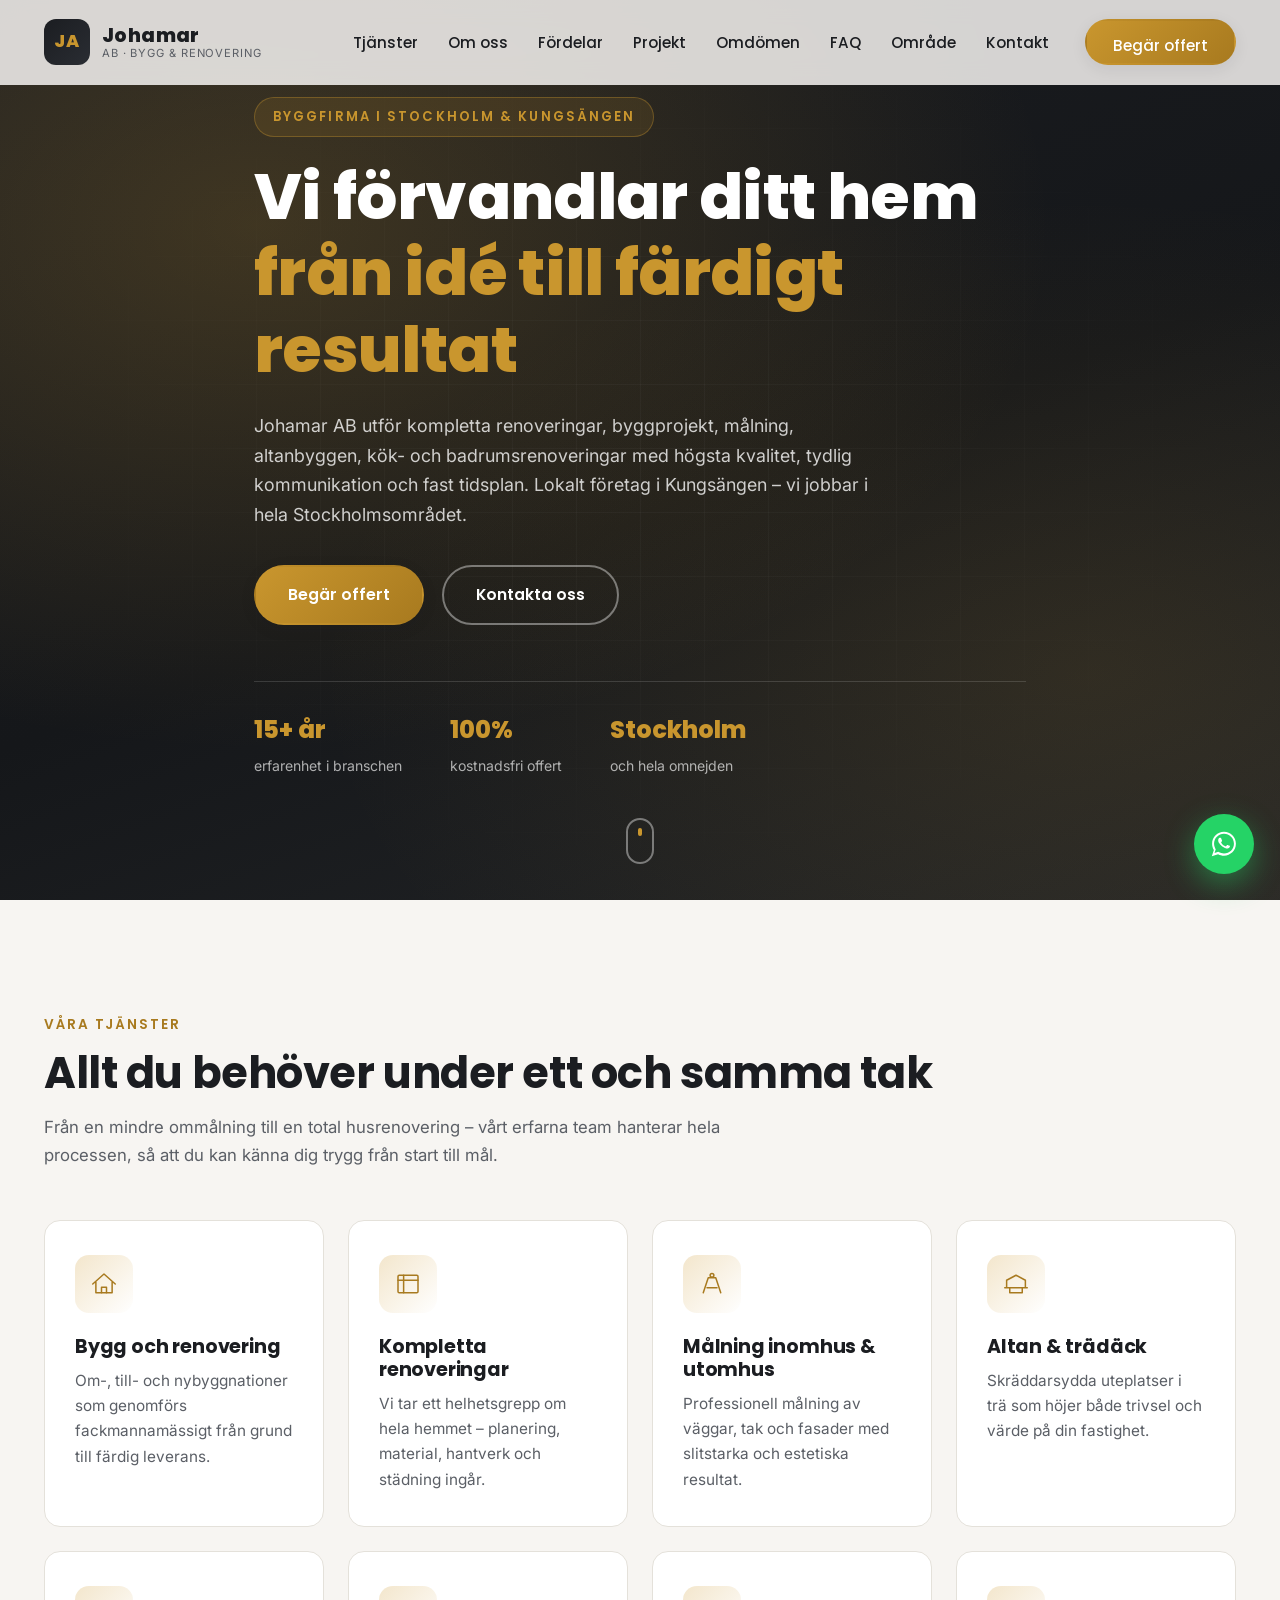
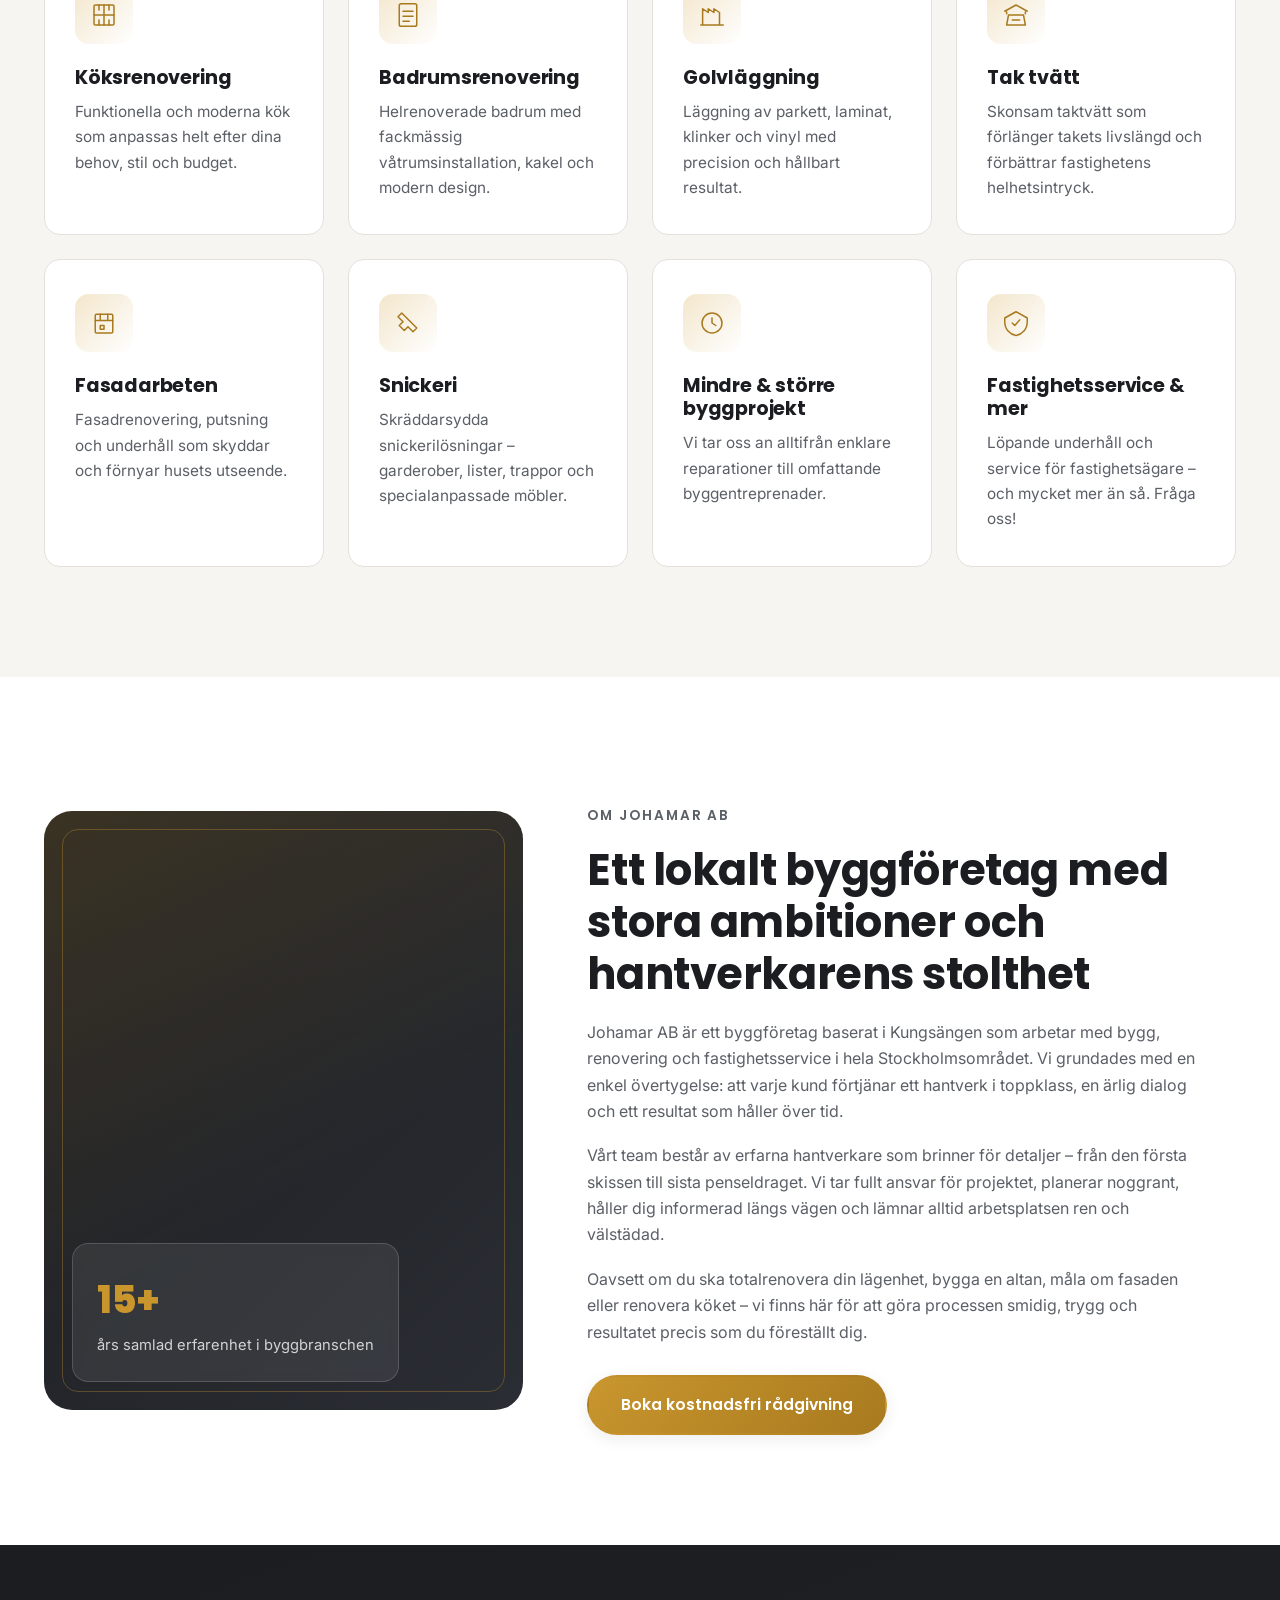
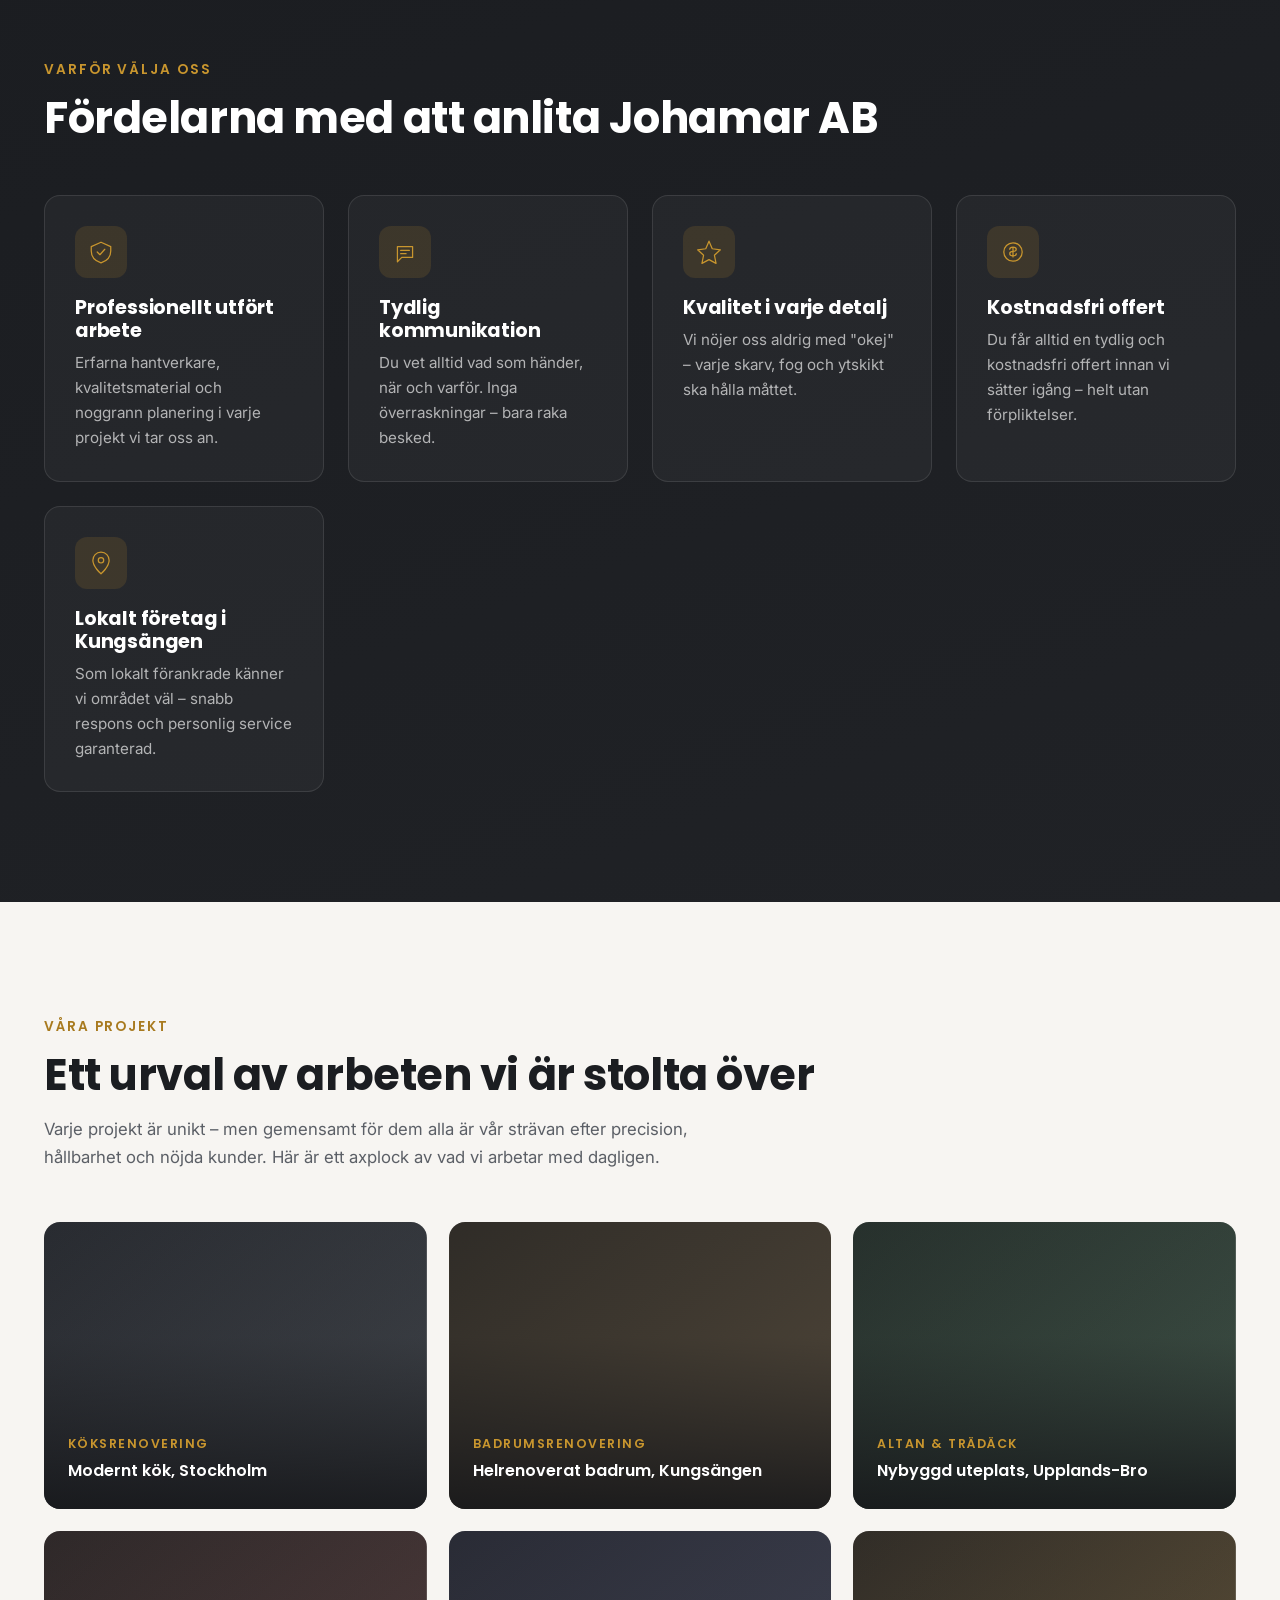
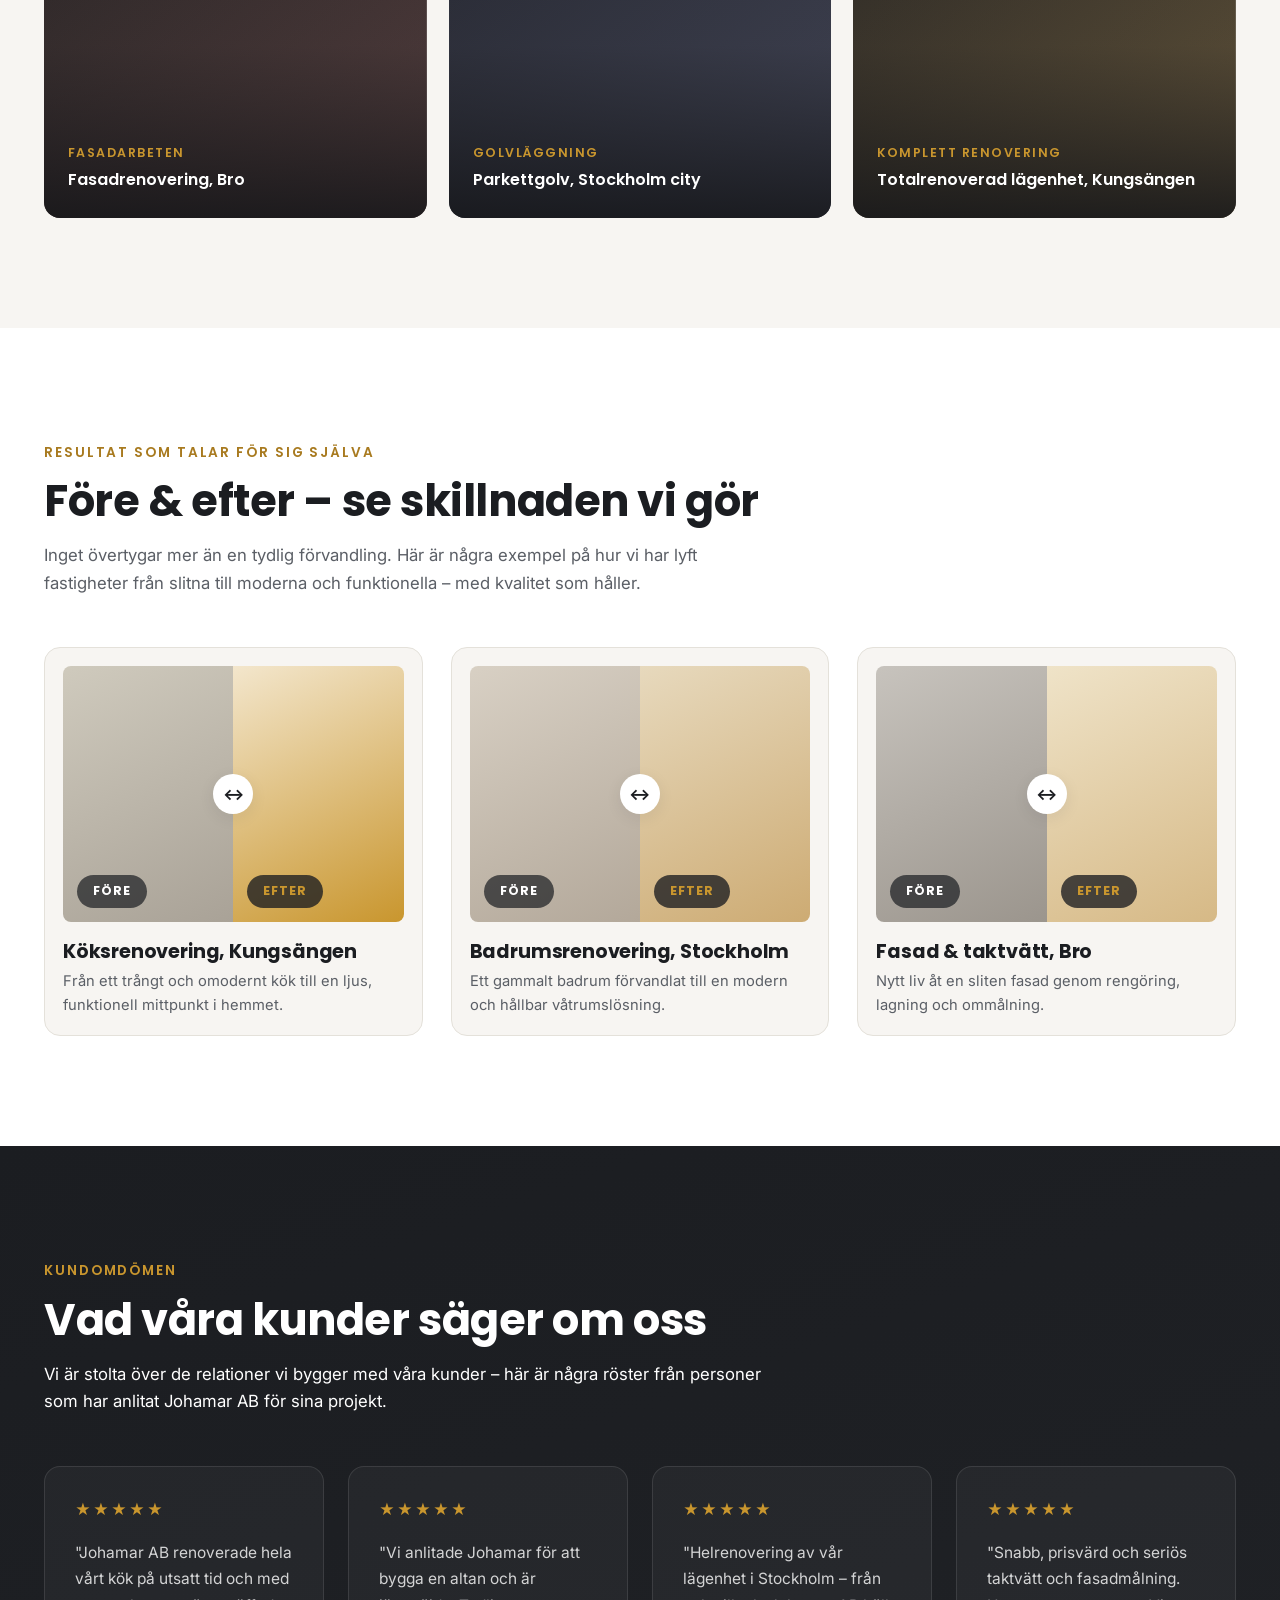
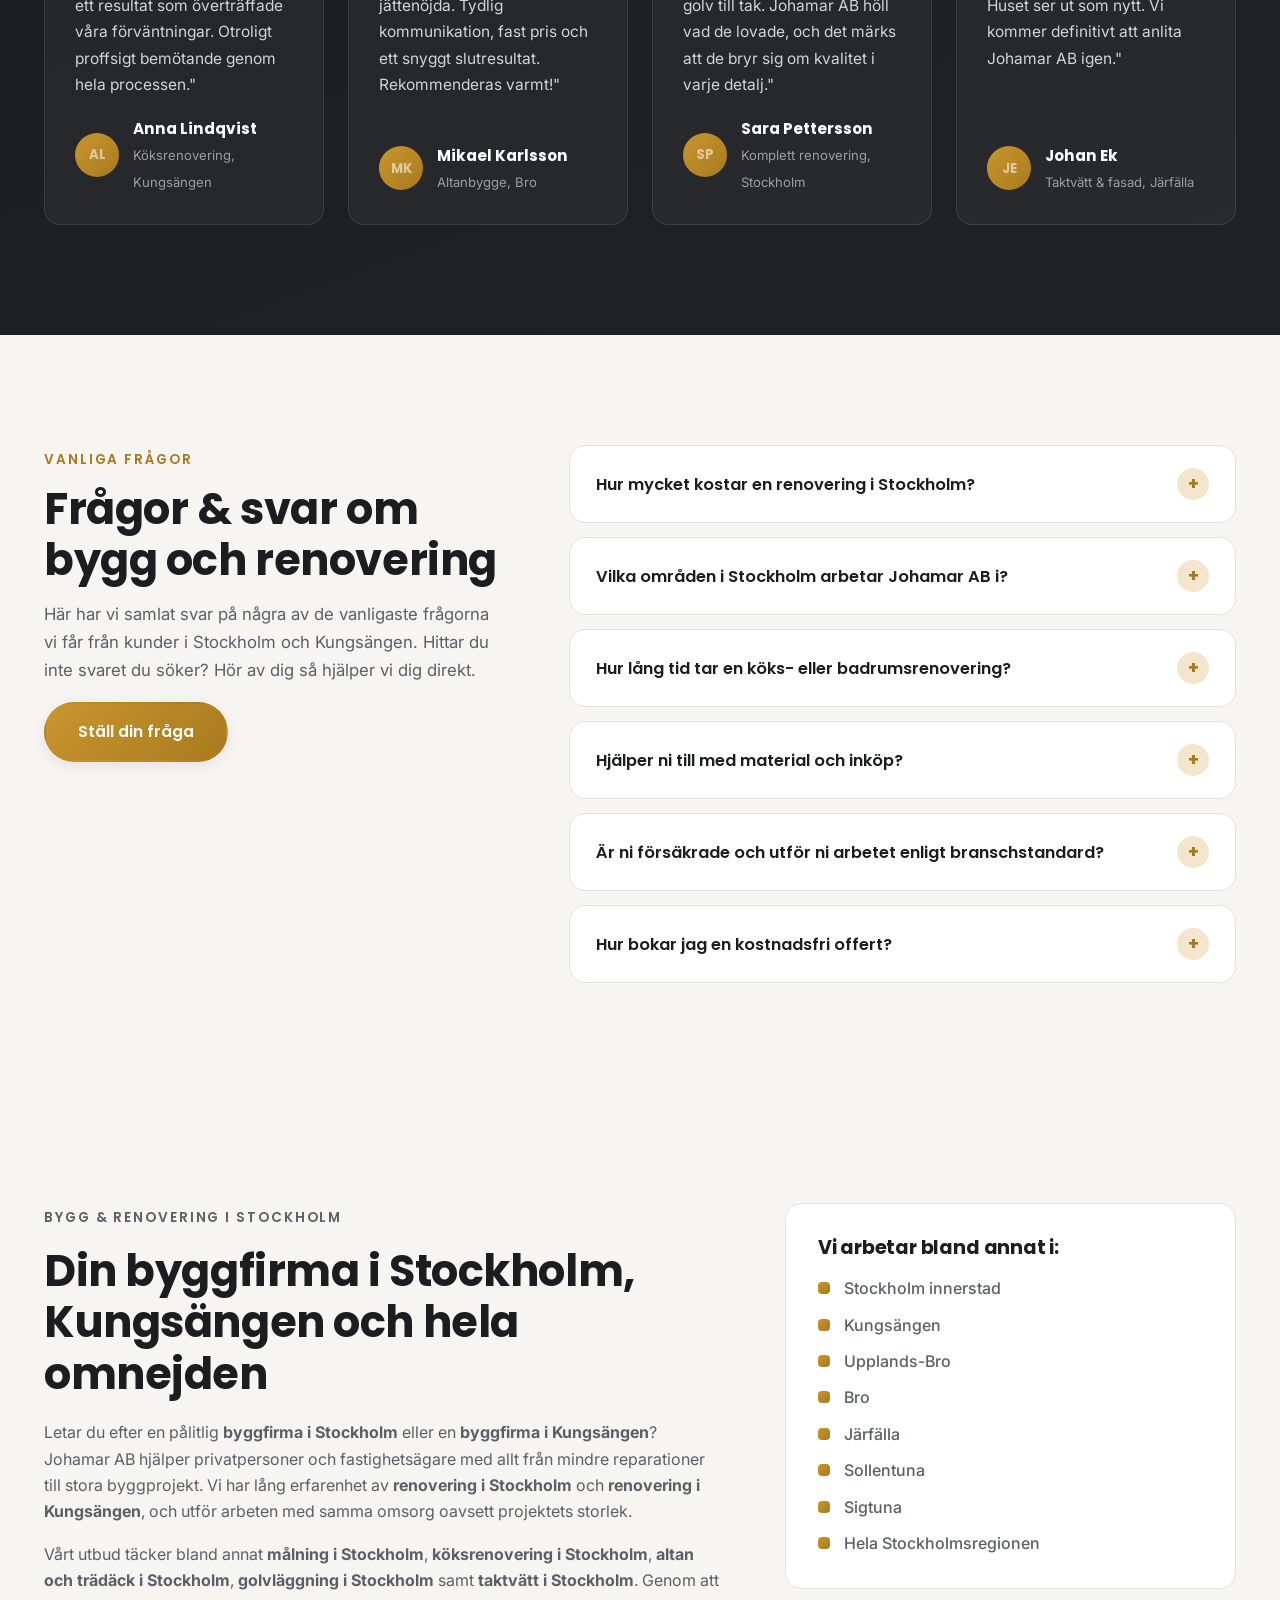
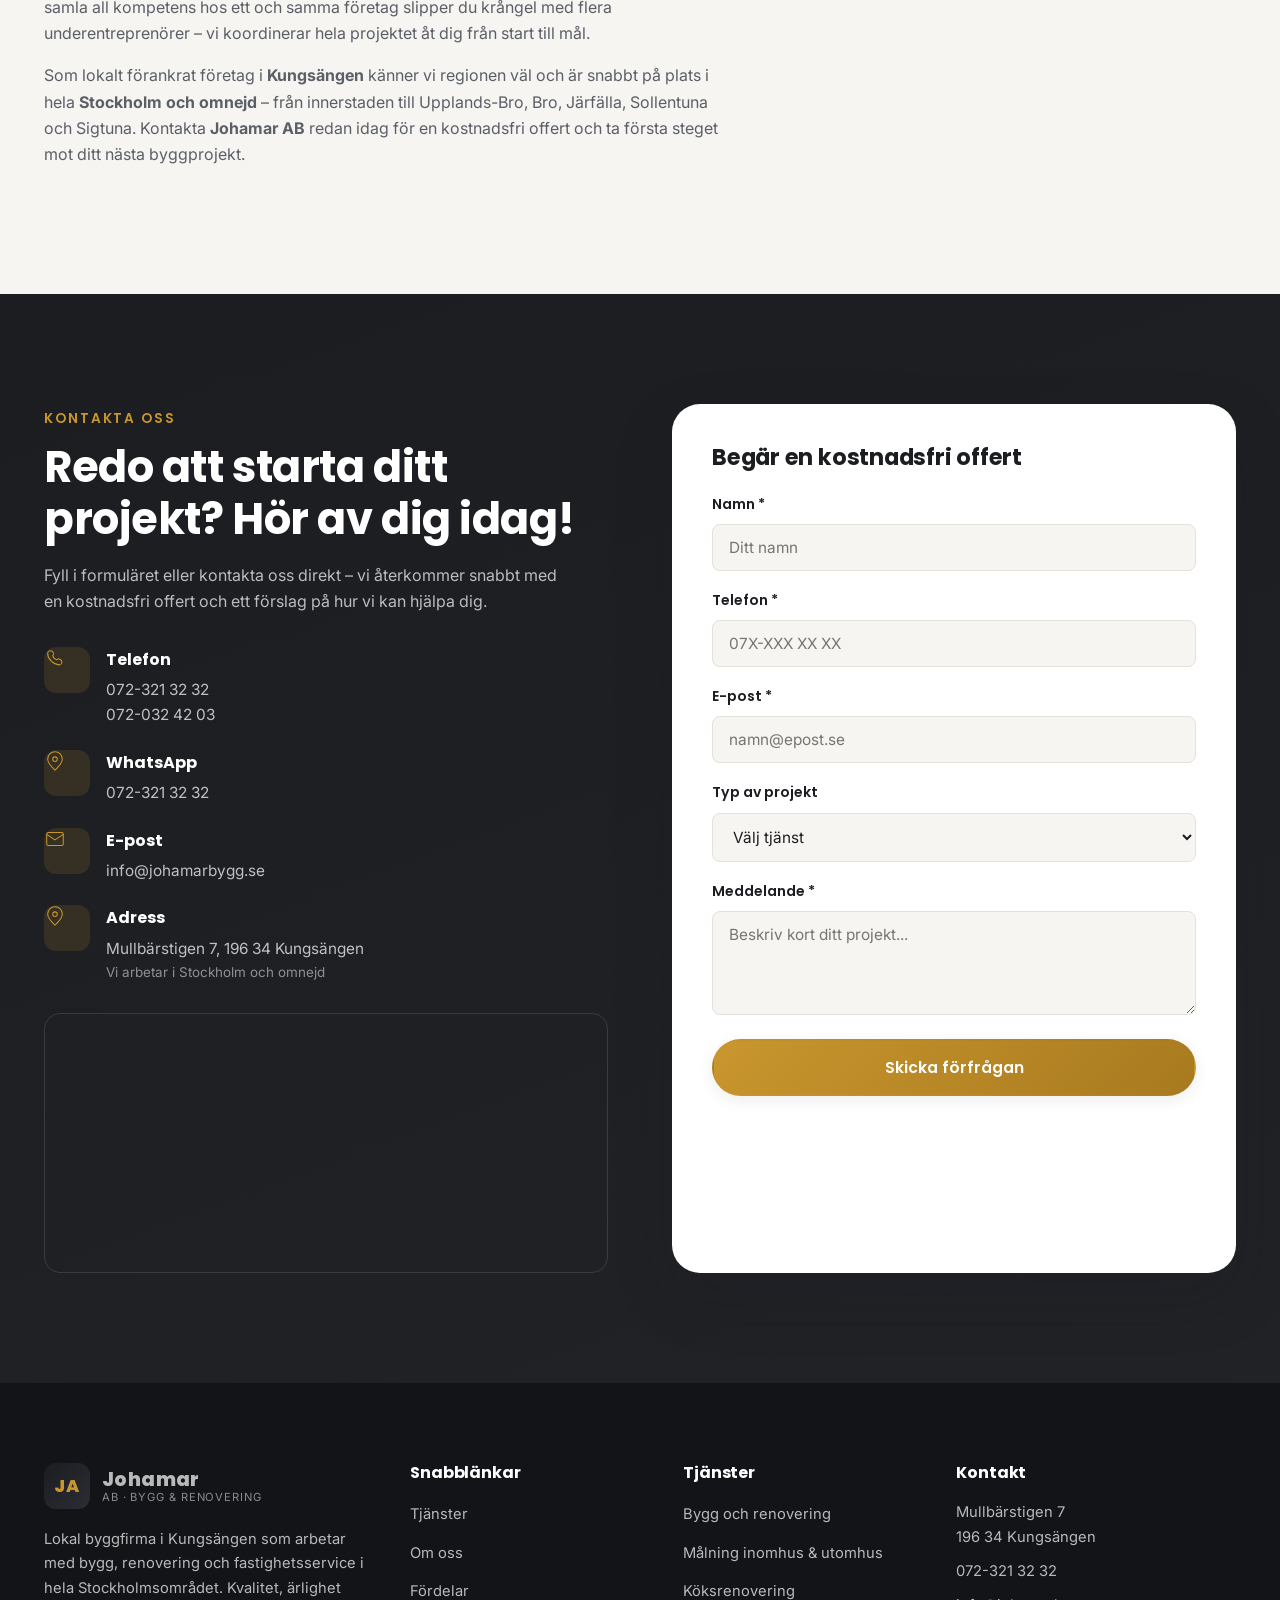
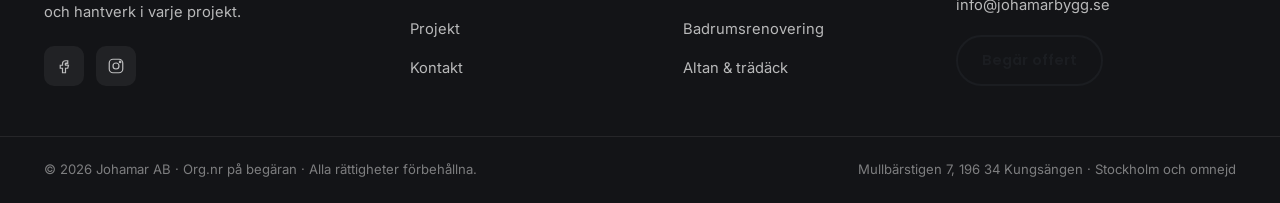
==== commit 0a3cbf9a: "Add testimonials, before/after, FAQ sections and SEO/perf upgrades Extends the Johamar AB site with " ====
--- a/johamar-bygg/index.html
+++ b/johamar-bygg/index.html
@@ -27,8 +27,9 @@
   <script type="application/ld+json">
   {
     "@context": "https://schema.org",
-    "@type": "GeneralContractor",
+    "@type": ["HomeAndConstructionBusiness", "GeneralContractor"],
     "name": "Johamar AB",
+    "description": "Johamar AB är en byggfirma i Kungsängen som utför bygg, renovering, målning, altanbyggen, kök- och badrumsrenoveringar, golvläggning, taktvätt och fasadarbeten i Stockholm och omnejd.",
     "image": "https://www.johamarbygg.se/assets/images/logo.png",
     "url": "https://www.johamarbygg.se/",
     "telephone": "+46723213232",
@@ -77,6 +78,8 @@
           <li><a href="#om-oss">Om oss</a></li>
           <li><a href="#fordelar">Fördelar</a></li>
           <li><a href="#projekt">Projekt</a></li>
+          <li><a href="#omdomen">Omdömen</a></li>
+          <li><a href="#faq">FAQ</a></li>
           <li><a href="#omrade">Område</a></li>
           <li><a href="#kontakt">Kontakt</a></li>
         </ul>
@@ -328,6 +331,229 @@
       </div>
     </div>
   </section>
+
+  <!-- ===== FÖRE & EFTER ===== -->
+  <section class="before-after" id="fore-efter">
+    <div class="container">
+      <p class="section-eyebrow reveal">Resultat som talar för sig själva</p>
+      <h2 class="reveal">Före &amp; efter – se skillnaden vi gör</h2>
+      <p class="section-lead reveal">
+        Inget övertygar mer än en tydlig förvandling. Här är några exempel på hur vi har
+        lyft fastigheter från slitna till moderna och funktionella – med kvalitet som håller.
+      </p>
+
+      <div class="ba-grid">
+        <div class="ba-card reveal">
+          <div class="ba-compare">
+            <div class="ba-pane ba-before"><span>Före</span></div>
+            <div class="ba-pane ba-after"><span>Efter</span></div>
+            <div class="ba-divider" aria-hidden="true">↔</div>
+          </div>
+          <h3>Köksrenovering, Kungsängen</h3>
+          <p>Från ett trångt och omodernt kök till en ljus, funktionell mittpunkt i hemmet.</p>
+        </div>
+
+        <div class="ba-card reveal">
+          <div class="ba-compare">
+            <div class="ba-pane ba-before ba-2"><span>Före</span></div>
+            <div class="ba-pane ba-after ba-2"><span>Efter</span></div>
+            <div class="ba-divider" aria-hidden="true">↔</div>
+          </div>
+          <h3>Badrumsrenovering, Stockholm</h3>
+          <p>Ett gammalt badrum förvandlat till en modern och hållbar våtrumslösning.</p>
+        </div>
+
+        <div class="ba-card reveal">
+          <div class="ba-compare">
+            <div class="ba-pane ba-before ba-3"><span>Före</span></div>
+            <div class="ba-pane ba-after ba-3"><span>Efter</span></div>
+            <div class="ba-divider" aria-hidden="true">↔</div>
+          </div>
+          <h3>Fasad &amp; taktvätt, Bro</h3>
+          <p>Nytt liv åt en sliten fasad genom rengöring, lagning och ommålning.</p>
+        </div>
+      </div>
+    </div>
+  </section>
+
+  <!-- ===== KUNDOMDÖMEN ===== -->
+  <section class="testimonials" id="omdomen">
+    <div class="container">
+      <p class="section-eyebrow reveal light">Kundomdömen</p>
+      <h2 class="reveal light">Vad våra kunder säger om oss</h2>
+      <p class="section-lead reveal light">
+        Vi är stolta över de relationer vi bygger med våra kunder – här är några röster
+        från personer som har anlitat Johamar AB för sina projekt.
+      </p>
+
+      <div class="testimonials-grid">
+        <figure class="testimonial-card reveal">
+          <div class="stars" aria-label="Betyg 5 av 5">★★★★★</div>
+          <blockquote>
+            "Johamar AB renoverade hela vårt kök på utsatt tid och med ett resultat som
+            överträffade våra förväntningar. Otroligt proffsigt bemötande genom hela processen."
+          </blockquote>
+          <figcaption><span class="avatar">AL</span><div><strong>Anna Lindqvist</strong><span>Köksrenovering, Kungsängen</span></div></figcaption>
+        </figure>
+
+        <figure class="testimonial-card reveal">
+          <div class="stars" aria-label="Betyg 5 av 5">★★★★★</div>
+          <blockquote>
+            "Vi anlitade Johamar för att bygga en altan och är jättenöjda. Tydlig kommunikation,
+            fast pris och ett snyggt slutresultat. Rekommenderas varmt!"
+          </blockquote>
+          <figcaption><span class="avatar">MK</span><div><strong>Mikael Karlsson</strong><span>Altanbygge, Bro</span></div></figcaption>
+        </figure>
+
+        <figure class="testimonial-card reveal">
+          <div class="stars" aria-label="Betyg 5 av 5">★★★★★</div>
+          <blockquote>
+            "Helrenovering av vår lägenhet i Stockholm – från golv till tak. Johamar AB
+            höll vad de lovade, och det märks att de bryr sig om kvalitet i varje detalj."
+          </blockquote>
+          <figcaption><span class="avatar">SP</span><div><strong>Sara Pettersson</strong><span>Komplett renovering, Stockholm</span></div></figcaption>
+        </figure>
+
+        <figure class="testimonial-card reveal">
+          <div class="stars" aria-label="Betyg 5 av 5">★★★★★</div>
+          <blockquote>
+            "Snabb, prisvärd och seriös taktvätt och fasadmålning. Huset ser ut som nytt.
+            Vi kommer definitivt att anlita Johamar AB igen."
+          </blockquote>
+          <figcaption><span class="avatar">JE</span><div><strong>Johan Ek</strong><span>Taktvätt &amp; fasad, Järfälla</span></div></figcaption>
+        </figure>
+      </div>
+    </div>
+  </section>
+
+  <!-- ===== FAQ ===== -->
+  <section class="faq" id="faq">
+    <div class="container faq-grid">
+      <div class="faq-intro reveal">
+        <p class="section-eyebrow">Vanliga frågor</p>
+        <h2>Frågor &amp; svar om bygg och renovering</h2>
+        <p class="section-lead">
+          Här har vi samlat svar på några av de vanligaste frågorna vi får från kunder i
+          Stockholm och Kungsängen. Hittar du inte svaret du söker? Hör av dig så hjälper vi dig direkt.
+        </p>
+        <a href="#kontakt" class="btn btn-primary">Ställ din fråga</a>
+      </div>
+
+      <div class="faq-list">
+        <div class="faq-item reveal">
+          <button class="faq-question" aria-expanded="false">
+            Hur mycket kostar en renovering i Stockholm?
+            <span class="faq-icon">+</span>
+          </button>
+          <div class="faq-answer">
+            <p>Priset beror på projektets omfattning, materialval och tidsram. Därför erbjuder
+            vi alltid en kostnadsfri och förutsättningslös offert där vi går igenom dina
+            önskemål och ger dig en tydlig prisbild innan arbetet påbörjas.</p>
+          </div>
+        </div>
+
+        <div class="faq-item reveal">
+          <button class="faq-question" aria-expanded="false">
+            Vilka områden i Stockholm arbetar Johamar AB i?
+            <span class="faq-icon">+</span>
+          </button>
+          <div class="faq-answer">
+            <p>Vi är ett lokalt företag baserat i Kungsängen och utför uppdrag i hela
+            Stockholmsregionen – bland annat Stockholm innerstad, Kungsängen, Upplands-Bro,
+            Bro, Järfälla, Sollentuna och Sigtuna.</p>
+          </div>
+        </div>
+
+        <div class="faq-item reveal">
+          <button class="faq-question" aria-expanded="false">
+            Hur lång tid tar en köks- eller badrumsrenovering?
+            <span class="faq-icon">+</span>
+          </button>
+          <div class="faq-answer">
+            <p>En badrumsrenovering tar normalt 2–4 veckor och en köksrenovering 1–3 veckor,
+            beroende på omfattning. I samband med offerten får du alltid en realistisk
+            tidsplan som vi sedan håller oss till.</p>
+          </div>
+        </div>
+
+        <div class="faq-item reveal">
+          <button class="faq-question" aria-expanded="false">
+            Hjälper ni till med material och inköp?
+            <span class="faq-icon">+</span>
+          </button>
+          <div class="faq-answer">
+            <p>Ja, vi hjälper gärna till med rådgivning kring materialval och kan sköta
+            inköp av allt från kakel och golv till färg och köksinredning – helt enligt
+            din smak och budget.</p>
+          </div>
+        </div>
+
+        <div class="faq-item reveal">
+          <button class="faq-question" aria-expanded="false">
+            Är ni försäkrade och utför ni arbetet enligt branschstandard?
+            <span class="faq-icon">+</span>
+          </button>
+          <div class="faq-answer">
+            <p>Absolut. Vi arbetar fackmannamässigt enligt gällande branschregler, har
+            ansvarsförsäkring och säkerställer att alla våtrumsarbeten och installationer
+            utförs korrekt och dokumenteras.</p>
+          </div>
+        </div>
+
+        <div class="faq-item reveal">
+          <button class="faq-question" aria-expanded="false">
+            Hur bokar jag en kostnadsfri offert?
+            <span class="faq-icon">+</span>
+          </button>
+          <div class="faq-answer">
+            <p>Enklast är att fylla i kontaktformuläret längre ner på sidan, ringa oss på
+            072-321 32 32 eller skicka ett meddelande via WhatsApp. Vi återkommer vanligtvis
+            samma dag med förslag på tid för kostnadsfritt platsbesök.</p>
+          </div>
+        </div>
+      </div>
+    </div>
+  </section>
+
+  <!-- FAQ structured data -->
+  <script type="application/ld+json">
+  {
+    "@context": "https://schema.org",
+    "@type": "FAQPage",
+    "mainEntity": [
+      {
+        "@type": "Question",
+        "name": "Hur mycket kostar en renovering i Stockholm?",
+        "acceptedAnswer": { "@type": "Answer", "text": "Priset beror på projektets omfattning, materialval och tidsram. Johamar AB erbjuder alltid en kostnadsfri och förutsättningslös offert med tydlig prisbild innan arbetet påbörjas." }
+      },
+      {
+        "@type": "Question",
+        "name": "Vilka områden i Stockholm arbetar Johamar AB i?",
+        "acceptedAnswer": { "@type": "Answer", "text": "Johamar AB är baserat i Kungsängen och utför uppdrag i hela Stockholmsregionen, bland annat Stockholm innerstad, Kungsängen, Upplands-Bro, Bro, Järfälla, Sollentuna och Sigtuna." }
+      },
+      {
+        "@type": "Question",
+        "name": "Hur lång tid tar en köks- eller badrumsrenovering?",
+        "acceptedAnswer": { "@type": "Answer", "text": "En badrumsrenovering tar normalt 2–4 veckor och en köksrenovering 1–3 veckor beroende på omfattning. En realistisk tidsplan ingår alltid i offerten." }
+      },
+      {
+        "@type": "Question",
+        "name": "Hjälper ni till med material och inköp?",
+        "acceptedAnswer": { "@type": "Answer", "text": "Ja, Johamar AB hjälper till med rådgivning kring materialval och kan sköta inköp av kakel, golv, färg och köksinredning enligt kundens smak och budget." }
+      },
+      {
+        "@type": "Question",
+        "name": "Är ni försäkrade och utför ni arbetet enligt branschstandard?",
+        "acceptedAnswer": { "@type": "Answer", "text": "Ja, Johamar AB arbetar fackmannamässigt enligt branschregler, har ansvarsförsäkring och säkerställer att våtrumsarbeten och installationer utförs korrekt och dokumenteras." }
+      },
+      {
+        "@type": "Question",
+        "name": "Hur bokar jag en kostnadsfri offert hos Johamar AB?",
+        "acceptedAnswer": { "@type": "Answer", "text": "Fyll i kontaktformuläret på webbplatsen, ring 072-321 32 32 eller skicka ett meddelande via WhatsApp, så återkommer Johamar AB samma dag med förslag på ett kostnadsfritt platsbesök." }
+      }
+    ]
+  }
+  </script>
 
   <!-- ===== SEO / OMRÅDE ===== -->
   <section class="area-seo" id="omrade">
@@ -516,6 +742,6 @@
     <svg viewBox="0 0 32 32"><path d="M16 3C9 3 3.3 8.7 3.3 15.7c0 2.5.7 4.8 1.9 6.8L3 29l6.7-2.1c1.9 1 4.1 1.6 6.3 1.6 7 0 12.7-5.7 12.7-12.7C28.7 8.7 23 3 16 3zm0 23c-2 0-4-.5-5.7-1.5l-.4-.2-4 1.2 1.3-3.9-.3-.4A10.6 10.6 0 0 1 5.4 15.7C5.4 9.8 10.1 5.1 16 5.1S26.6 9.8 26.6 15.7 21.9 26 16 26zm6-7.9c-.3-.2-1.9-1-2.2-1-.3-.1-.5-.2-.7.1-.2.3-.8 1-1 1.2-.2.2-.4.2-.7.1-.3-.2-1.4-.5-2.6-1.6-1-.9-1.6-2-1.8-2.3-.2-.3 0-.5.1-.6.1-.2.3-.4.5-.6.2-.2.2-.3.3-.5.1-.2 0-.4 0-.6 0-.2-.7-1.8-1-2.4-.3-.6-.5-.6-.7-.6h-.6c-.2 0-.5.1-.8.4-.3.3-1 1-1 2.5s1.1 2.9 1.2 3.1c.1.2 2.2 3.4 5.4 4.7.7.3 1.3.5 1.7.7.7.2 1.4.2 1.9.1.6-.1 1.9-.8 2.1-1.5.3-.7.3-1.3.2-1.5-.1-.1-.3-.2-.6-.4z"/></svg>
   </a>
 
-  <script src="assets/js/main.js"></script>
+  <script src="assets/js/main.js" defer></script>
 </body>
 </html>
--- a/johamar-bygg/assets/css/style.css
+++ b/johamar-bygg/assets/css/style.css
@@ -563,6 +563,199 @@
 .proj-4 { background-image: linear-gradient(140deg, #332c2c, #5a4242); }
 .proj-5 { background-image: linear-gradient(140deg, #2d2f3a, #474a5c); }
 .proj-6 { background-image: linear-gradient(140deg, #36312a, #6b5b3e); }
+
+/* =========================================================
+   BEFORE / AFTER
+   ========================================================= */
+.before-after { background: var(--color-white); }
+.ba-grid {
+  display: grid;
+  grid-template-columns: repeat(auto-fit, minmax(300px, 1fr));
+  gap: 28px;
+  margin-top: 50px;
+}
+.ba-card {
+  background: var(--color-bg);
+  border: 1px solid var(--color-border);
+  border-radius: var(--radius-md);
+  padding: 18px;
+  transition: transform var(--transition), box-shadow var(--transition);
+}
+.ba-card:hover { transform: translateY(-6px); box-shadow: var(--shadow-md); }
+.ba-compare {
+  position: relative;
+  display: grid;
+  grid-template-columns: 1fr 1fr;
+  border-radius: var(--radius-sm);
+  overflow: hidden;
+  aspect-ratio: 4 / 3;
+  margin-bottom: 18px;
+}
+.ba-pane {
+  position: relative;
+  display: flex;
+  align-items: flex-end;
+}
+.ba-pane span {
+  position: relative;
+  z-index: 1;
+  margin: 14px;
+  padding: 6px 16px;
+  border-radius: 999px;
+  font-family: var(--font-heading);
+  font-weight: 700;
+  font-size: 0.78rem;
+  letter-spacing: 0.08em;
+  text-transform: uppercase;
+}
+.ba-before { background: linear-gradient(155deg, #cfcabd, #a9a297); }
+.ba-before span { background: rgba(27,29,33,0.7); color: var(--color-white); }
+.ba-after { background: linear-gradient(155deg, var(--color-accent-soft), var(--color-accent)); }
+.ba-after span { background: rgba(27,29,33,0.78); color: var(--color-accent); }
+.ba-before.ba-2 { background: linear-gradient(155deg, #d8d0c4, #b3a89a); }
+.ba-after.ba-2 { background: linear-gradient(155deg, #e7d9bd, #cdab73); }
+.ba-before.ba-3 { background: linear-gradient(155deg, #c7c3bd, #9b958d); }
+.ba-after.ba-3 { background: linear-gradient(155deg, #efe3c8, #d6b986); }
+.ba-divider {
+  position: absolute;
+  top: 50%; left: 50%;
+  transform: translate(-50%, -50%);
+  width: 40px; height: 40px;
+  border-radius: 50%;
+  background: var(--color-white);
+  display: flex; align-items: center; justify-content: center;
+  font-weight: 700;
+  color: var(--color-charcoal);
+  box-shadow: var(--shadow-sm);
+  z-index: 2;
+}
+.ba-card h3 { margin-bottom: 6px; }
+.ba-card p { color: var(--color-gray); font-size: 0.92rem; }
+
+/* =========================================================
+   TESTIMONIALS
+   ========================================================= */
+.testimonials {
+  background: linear-gradient(160deg, #1b1d21 0%, #202226 100%);
+  color: var(--color-white);
+}
+.testimonials-grid {
+  display: grid;
+  grid-template-columns: repeat(auto-fit, minmax(280px, 1fr));
+  gap: 24px;
+  margin-top: 50px;
+}
+.testimonial-card {
+  background: rgba(255,255,255,0.04);
+  border: 1px solid rgba(255,255,255,0.1);
+  border-radius: var(--radius-md);
+  padding: 30px;
+  display: flex;
+  flex-direction: column;
+  gap: 18px;
+  transition: transform var(--transition), background var(--transition), border-color var(--transition);
+}
+.testimonial-card:hover {
+  transform: translateY(-6px);
+  background: rgba(255,255,255,0.07);
+  border-color: rgba(201,150,46,0.4);
+}
+.stars { color: var(--color-accent); letter-spacing: 2px; font-size: 0.95rem; }
+.testimonial-card blockquote {
+  color: rgba(255,255,255,0.8);
+  font-size: 0.97rem;
+  line-height: 1.7;
+}
+.testimonial-card figcaption {
+  display: flex;
+  align-items: center;
+  gap: 14px;
+  margin-top: auto;
+}
+.avatar {
+  display: inline-flex;
+  align-items: center;
+  justify-content: center;
+  width: 44px; height: 44px;
+  border-radius: 50%;
+  background: linear-gradient(135deg, var(--color-accent), var(--color-accent-dark));
+  font-family: var(--font-heading);
+  font-weight: 700;
+  font-size: 0.85rem;
+  color: var(--color-charcoal);
+  flex-shrink: 0;
+}
+.testimonial-card figcaption strong { display: block; font-family: var(--font-heading); font-size: 0.95rem; }
+.testimonial-card figcaption span { font-size: 0.82rem; color: rgba(255,255,255,0.55); }
+
+/* =========================================================
+   FAQ
+   ========================================================= */
+.faq { background: var(--color-bg); }
+.faq-grid {
+  display: grid;
+  grid-template-columns: 0.9fr 1.3fr;
+  gap: 64px;
+  align-items: start;
+}
+.faq-intro .btn { margin-top: 18px; }
+.faq-list { display: flex; flex-direction: column; gap: 14px; }
+.faq-item {
+  background: var(--color-white);
+  border: 1px solid var(--color-border);
+  border-radius: var(--radius-md);
+  overflow: hidden;
+  transition: border-color var(--transition), box-shadow var(--transition);
+}
+.faq-item:hover { border-color: rgba(201,150,46,0.35); }
+.faq-question {
+  width: 100%;
+  display: flex;
+  align-items: center;
+  justify-content: space-between;
+  gap: 16px;
+  padding: 22px 26px;
+  background: none;
+  border: none;
+  text-align: left;
+  font-family: var(--font-heading);
+  font-weight: 600;
+  font-size: 1.02rem;
+  color: var(--color-charcoal);
+  cursor: pointer;
+}
+.faq-icon {
+  flex-shrink: 0;
+  display: inline-flex;
+  align-items: center;
+  justify-content: center;
+  width: 32px; height: 32px;
+  border-radius: 50%;
+  background: var(--color-accent-soft);
+  color: var(--color-accent-dark);
+  font-weight: 700;
+  font-size: 1.1rem;
+  transition: transform var(--transition), background var(--transition), color var(--transition);
+}
+.faq-item.open .faq-icon {
+  transform: rotate(135deg);
+  background: var(--color-accent);
+  color: var(--color-white);
+}
+.faq-answer {
+  display: grid;
+  grid-template-rows: 0fr;
+  transition: grid-template-rows var(--transition);
+}
+.faq-answer > p {
+  overflow: hidden;
+  min-height: 0;
+  color: var(--color-gray);
+  padding: 0 26px;
+  font-size: 0.95rem;
+}
+.faq-item.open .faq-answer { grid-template-rows: 1fr; }
+.faq-item.open .faq-answer > p { padding: 0 26px 24px; }
 
 /* =========================================================
    AREA / SEO TEXT
@@ -755,6 +948,7 @@
   .about-inner { grid-template-columns: 1fr; }
   .about-frame { max-width: 460px; aspect-ratio: 16/10; }
   .area-grid { grid-template-columns: 1fr; }
+  .faq-grid { grid-template-columns: 1fr; }
   .contact-inner { grid-template-columns: 1fr; }
   .footer-inner { grid-template-columns: 1fr 1fr; }
 }
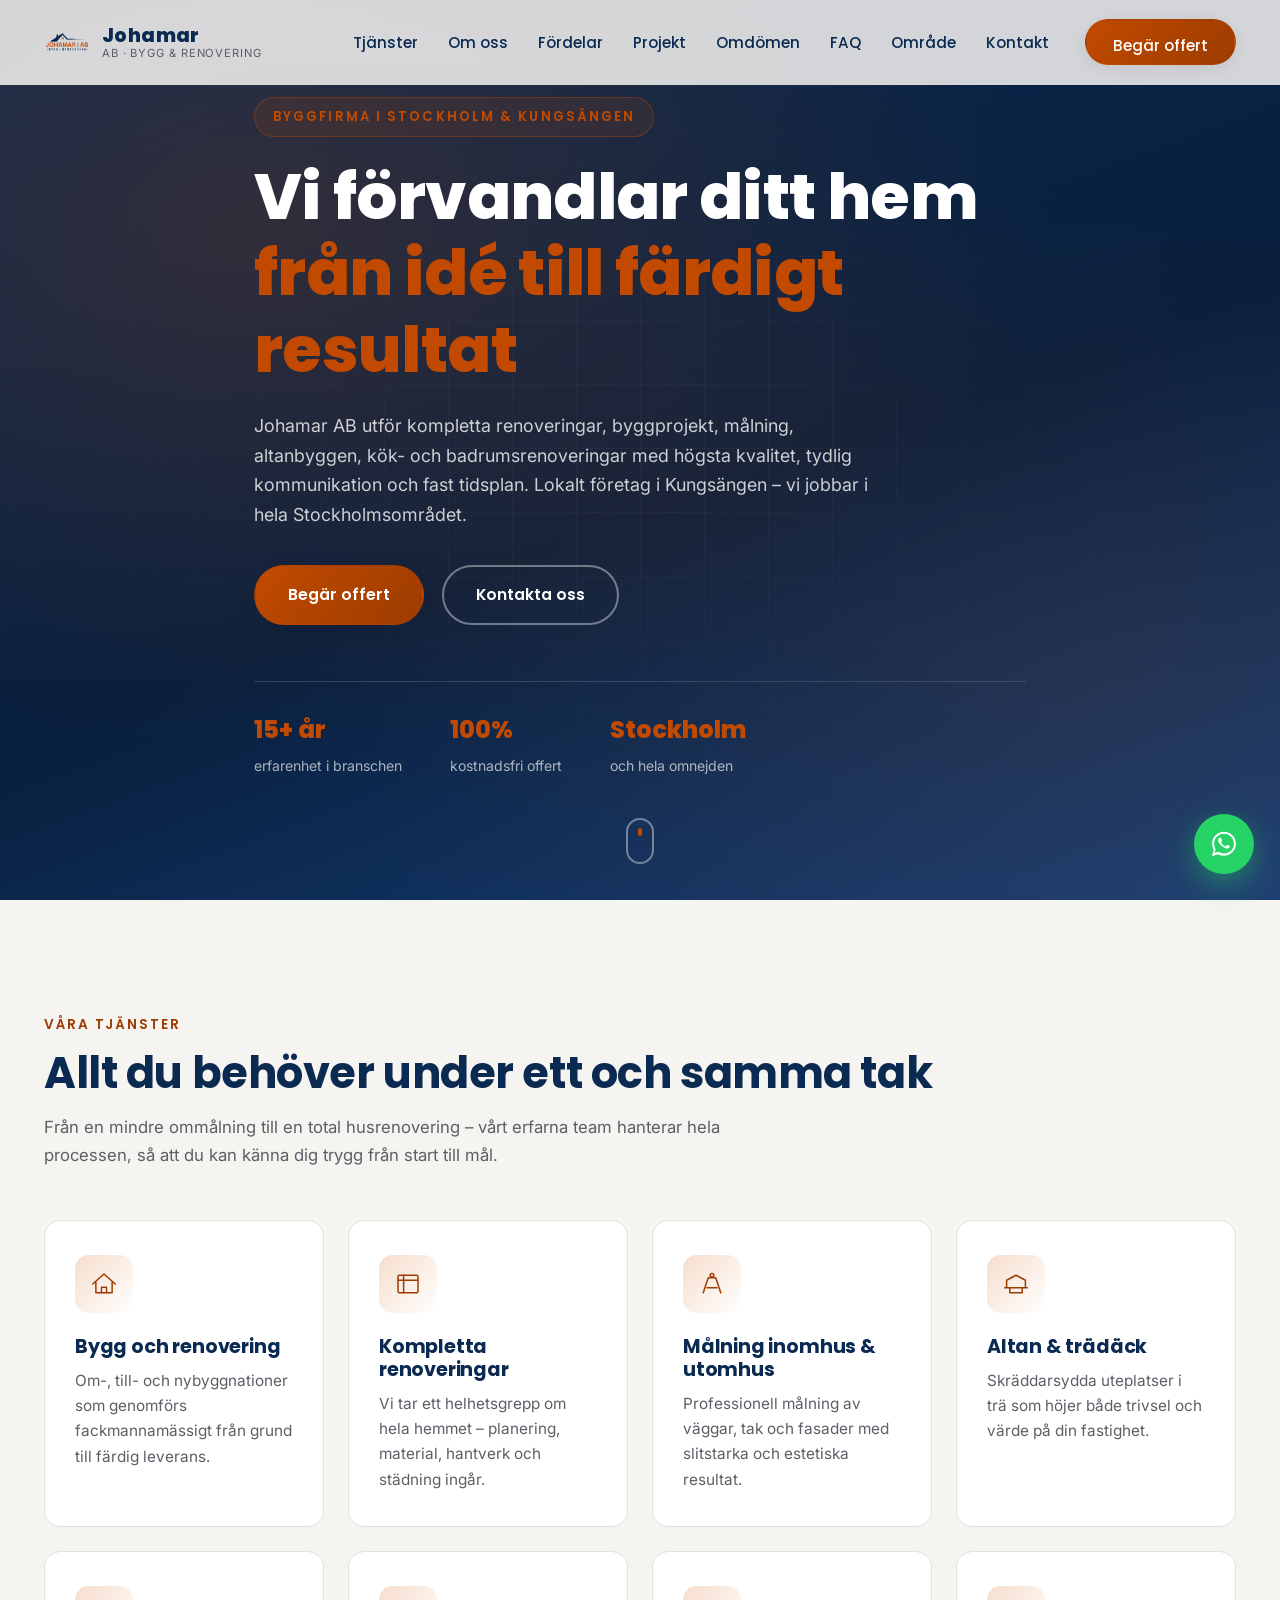
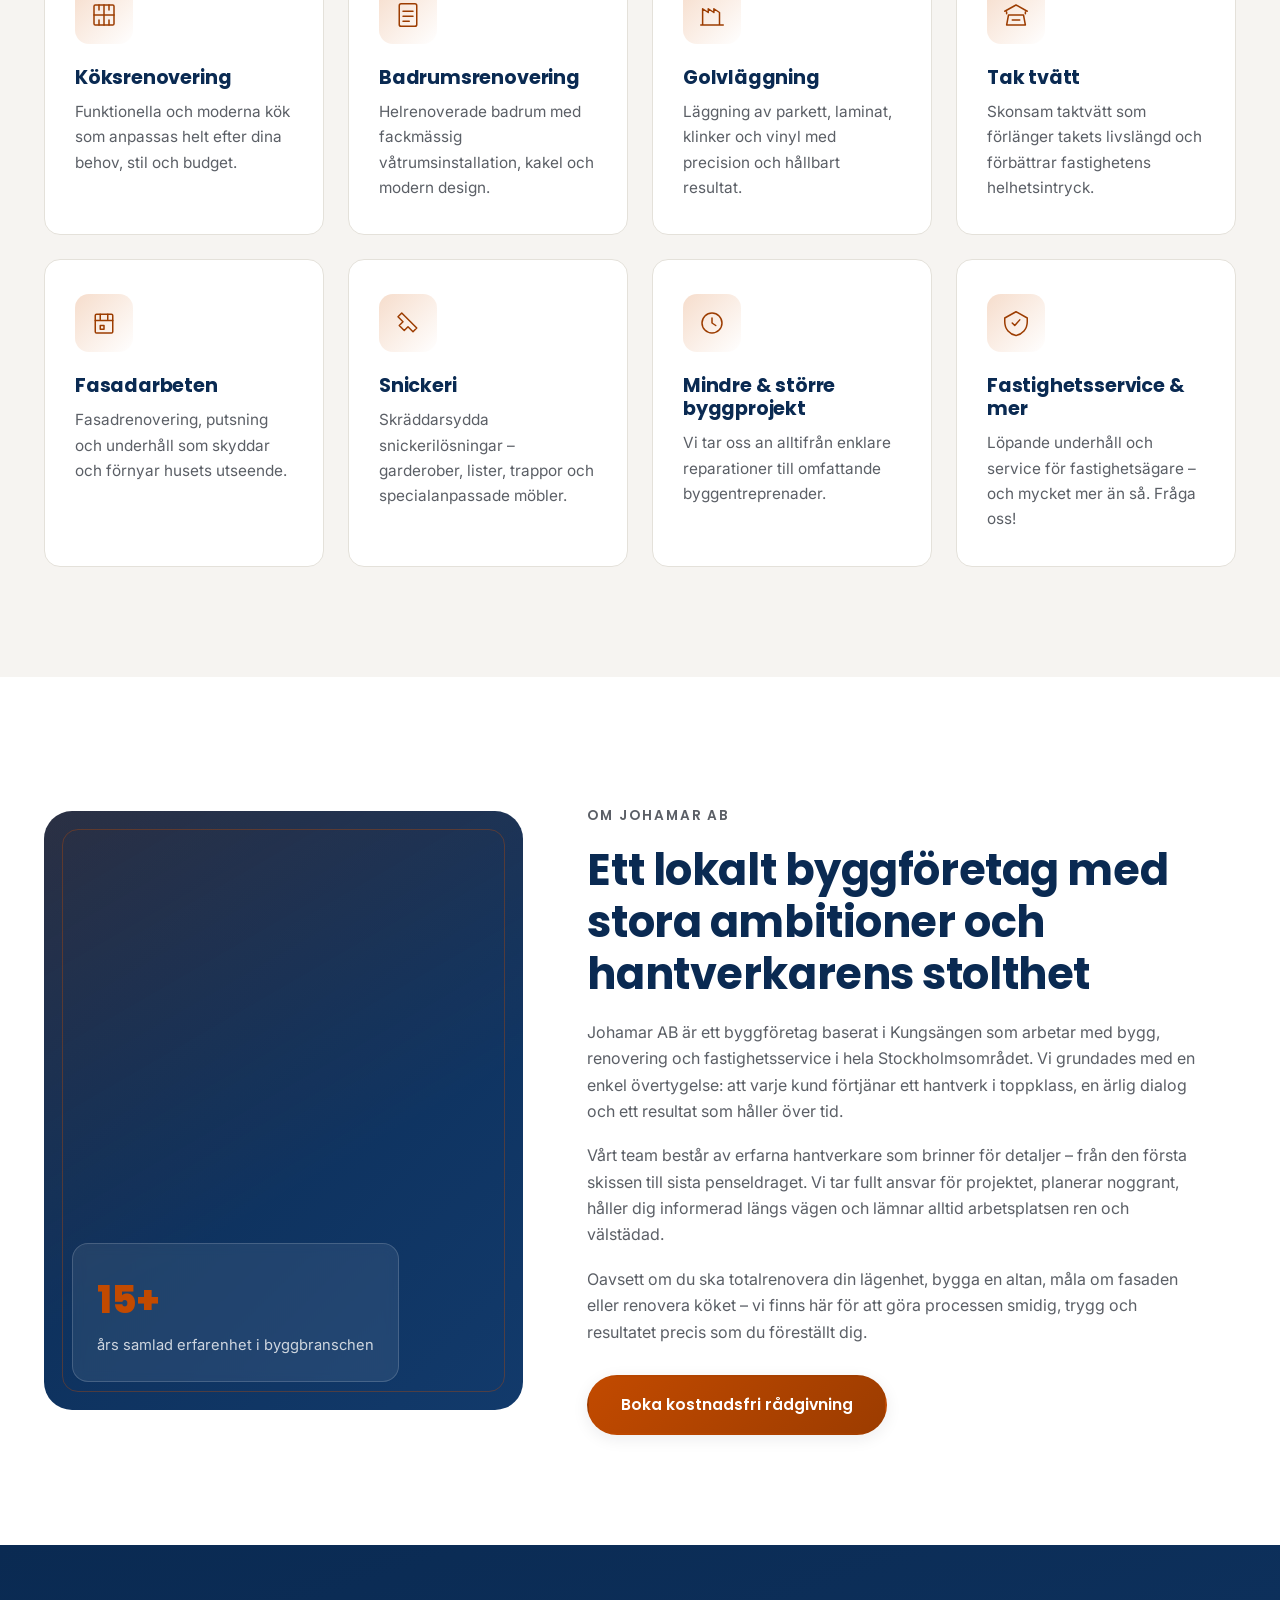
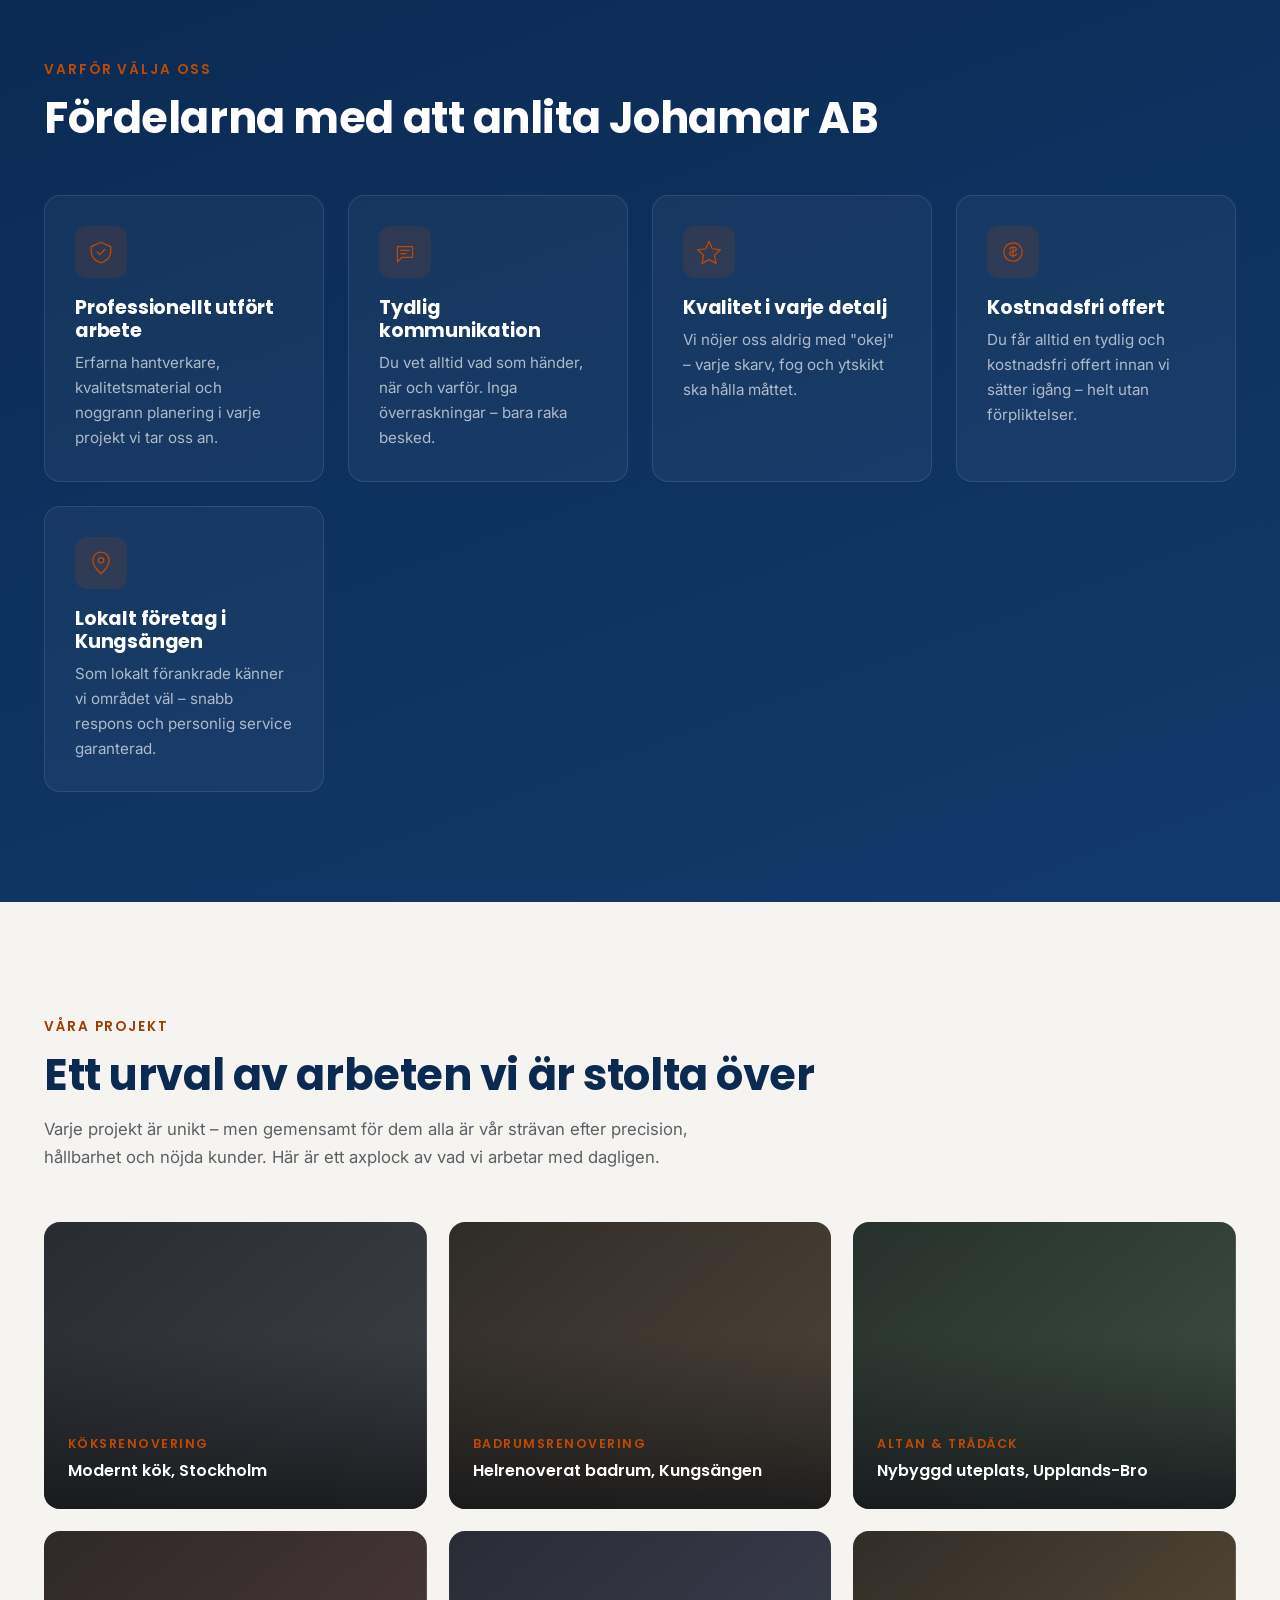
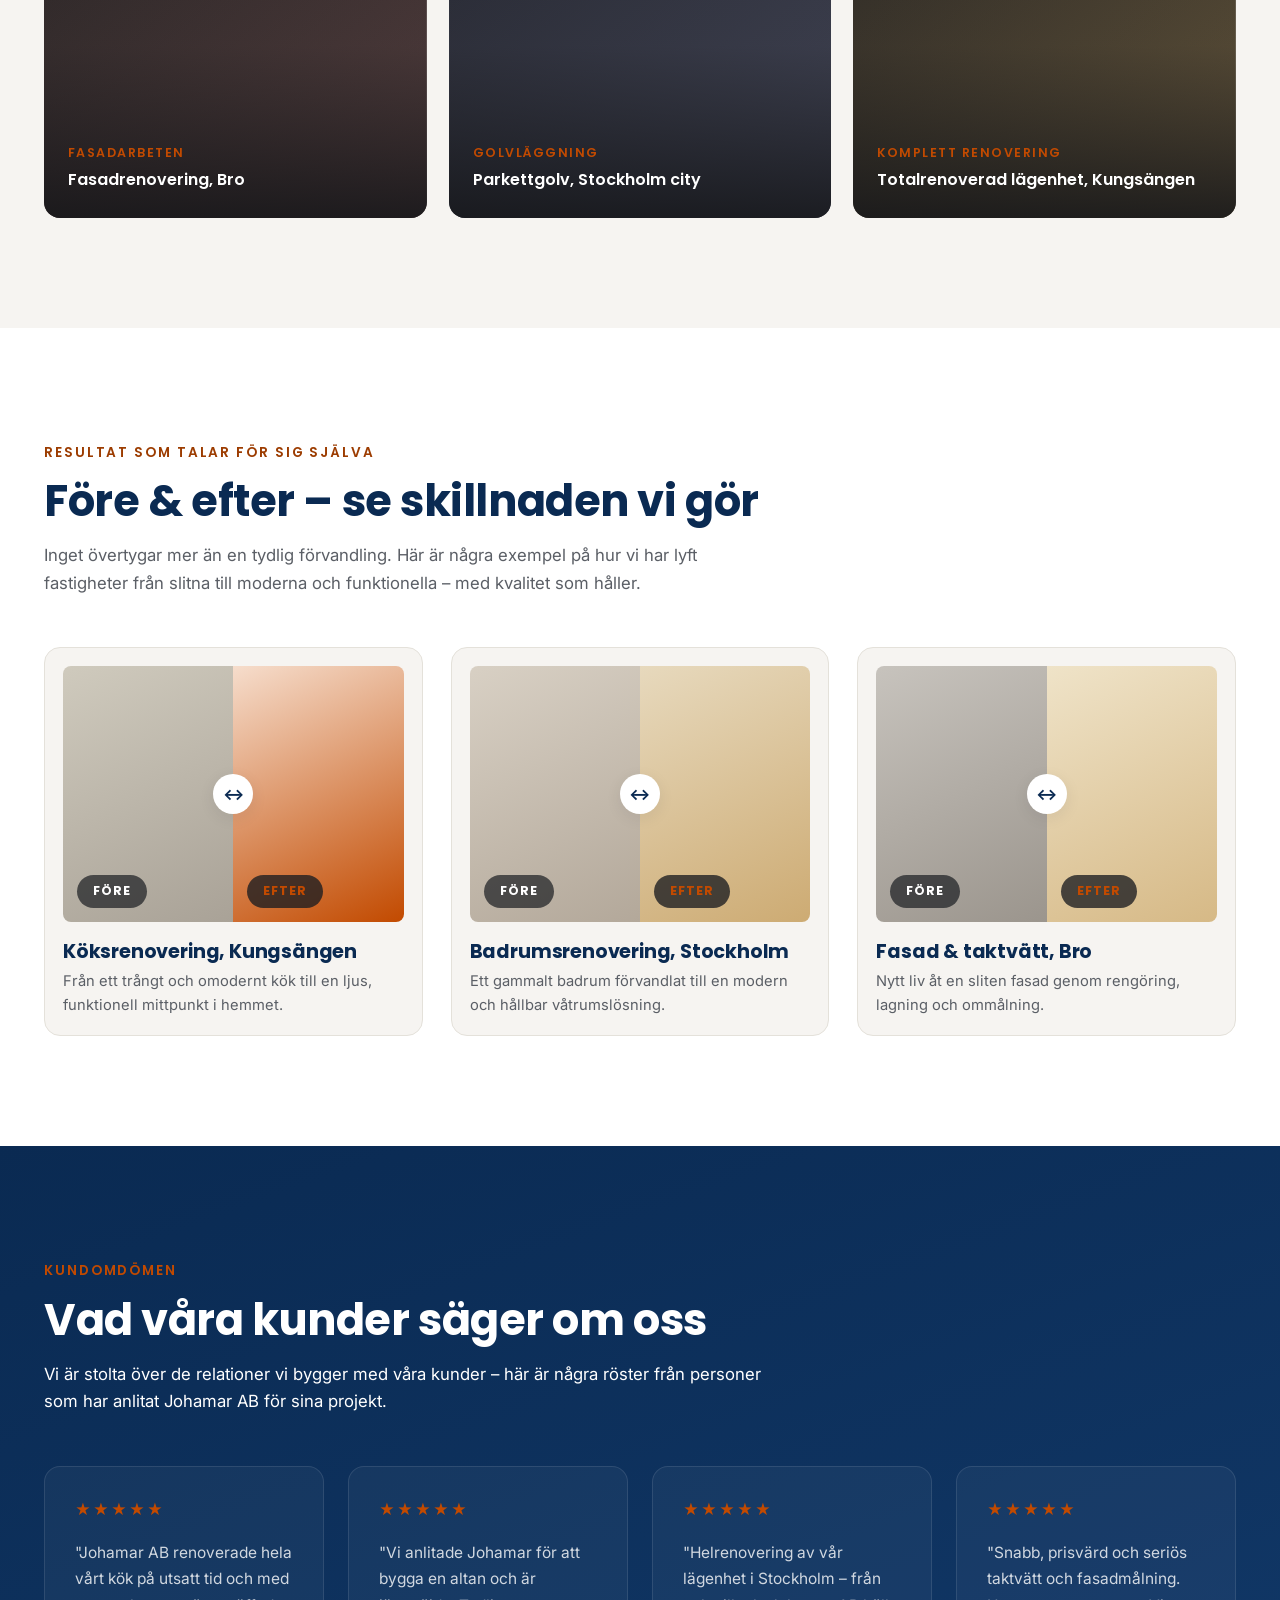
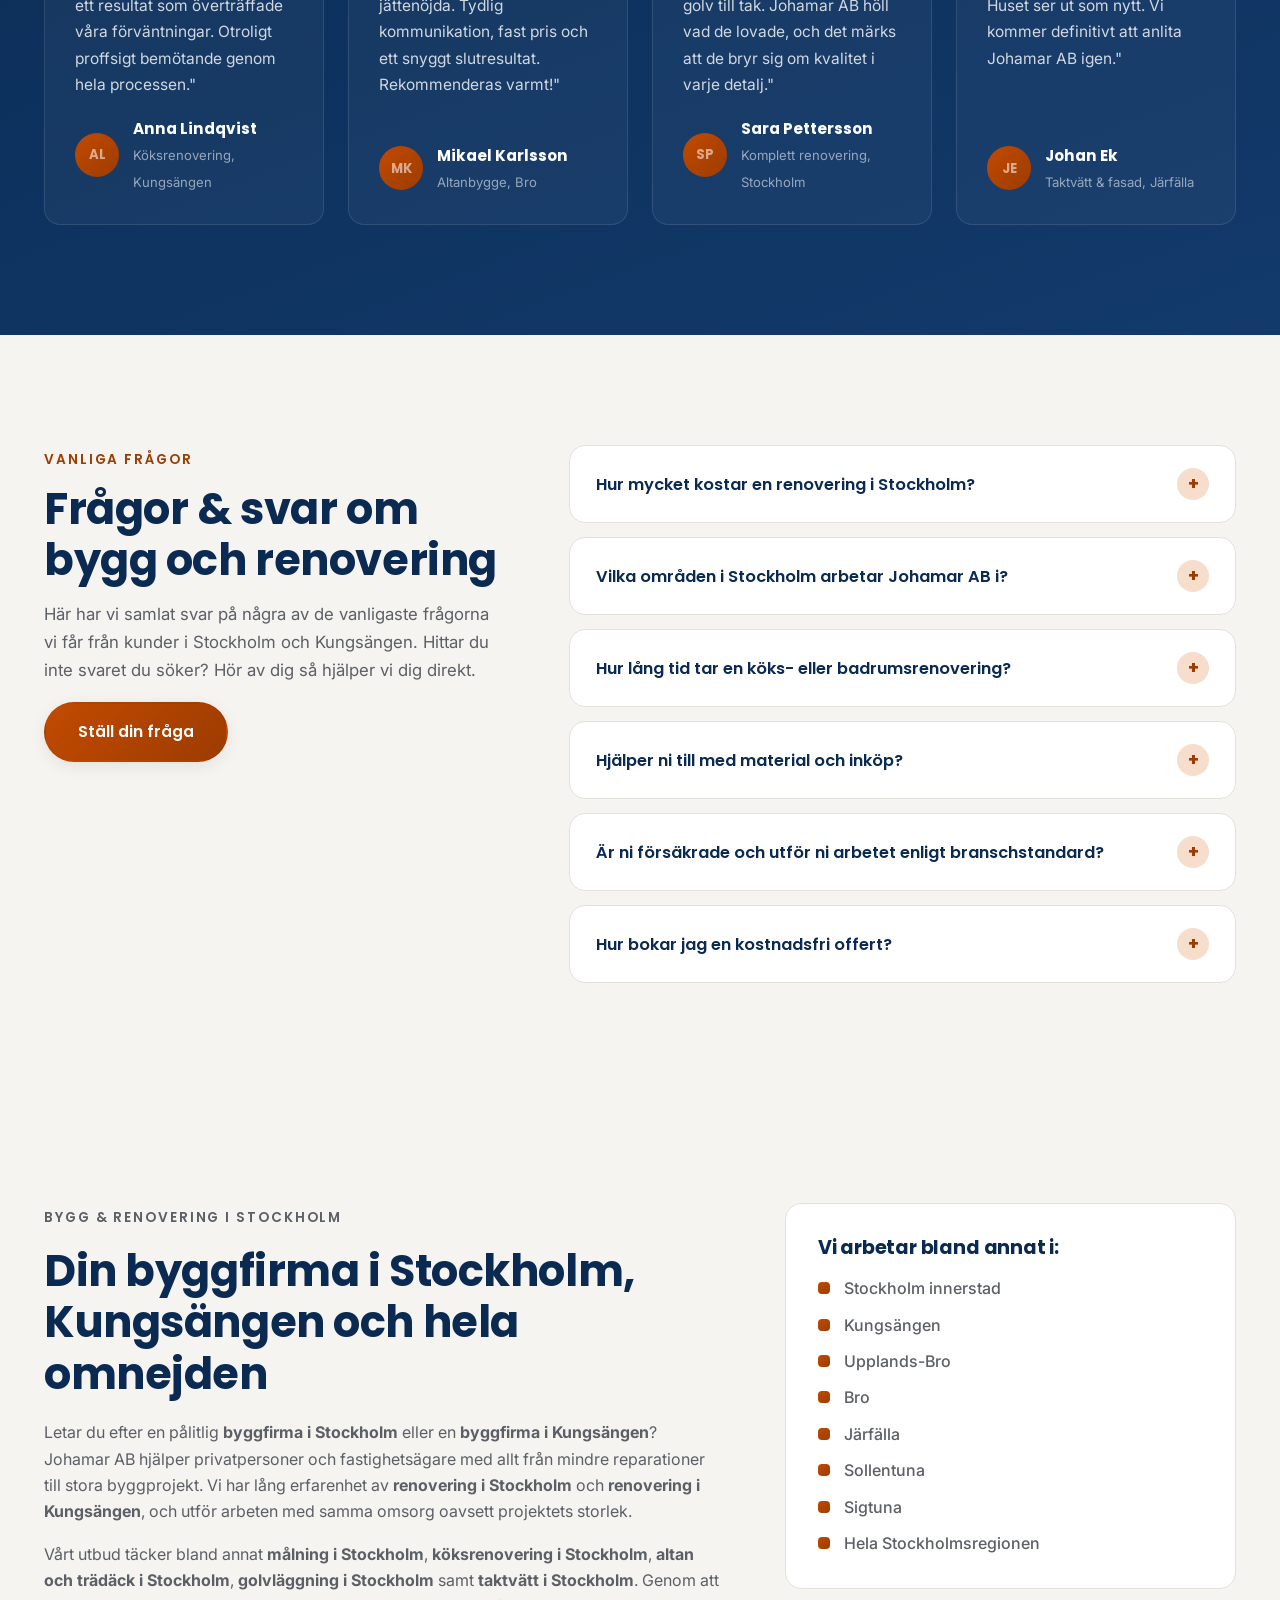
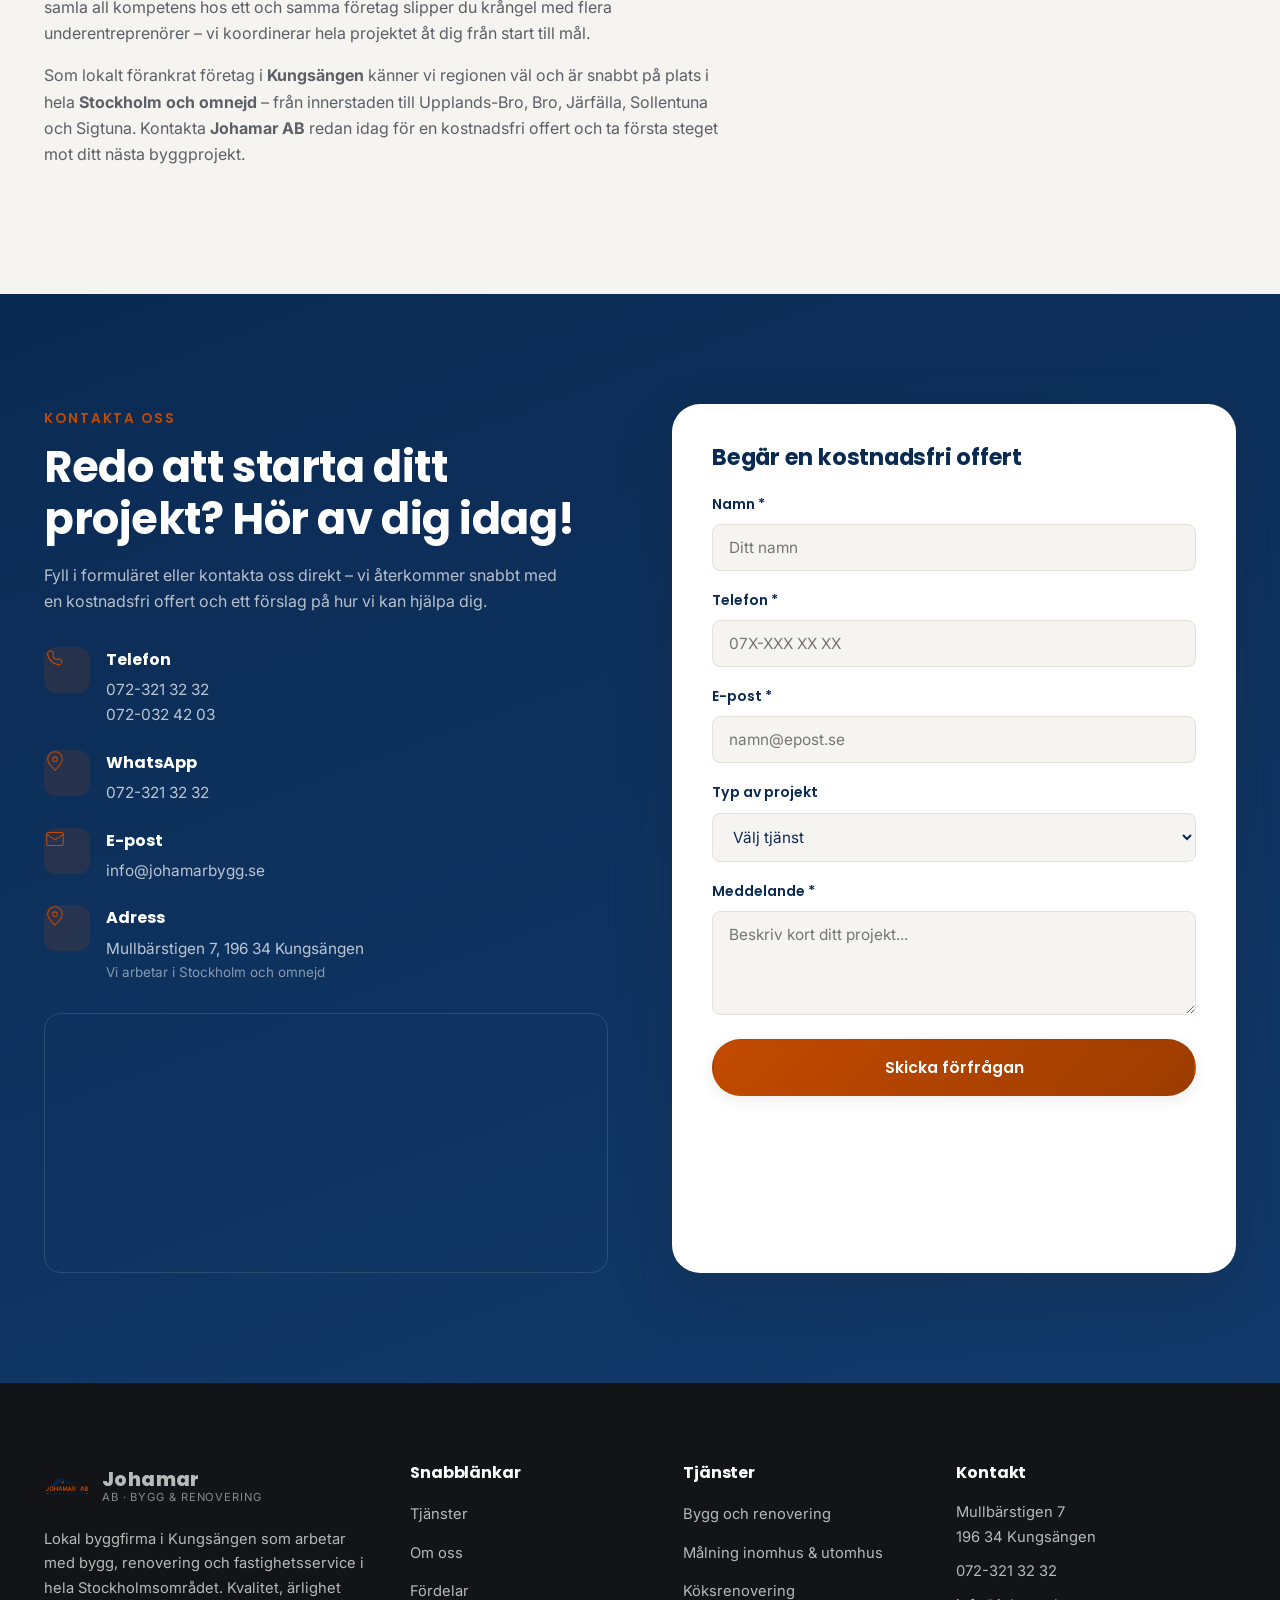
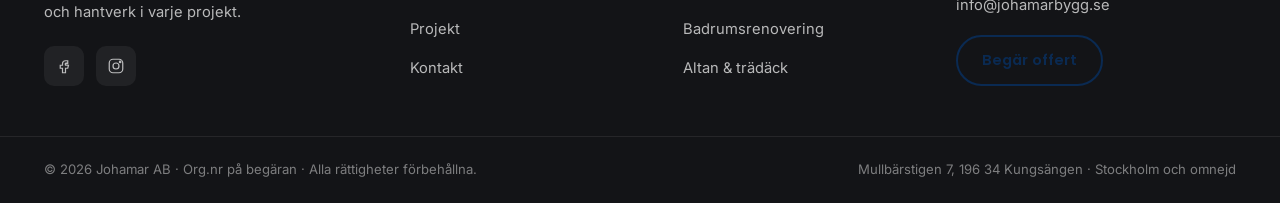
==== commit b3fb7753: "Apply uploaded Johamar AB logo and brand color palette Replaces the placeholder typographic mark wit" ====
--- a/johamar-bygg/index.html
+++ b/johamar-bygg/index.html
@@ -8,6 +8,8 @@
   <meta name="keywords" content="byggfirma Stockholm, byggfirma Kungsängen, renovering Stockholm, renovering Kungsängen, målning Stockholm, köksrenovering Stockholm, altan och trädäck Stockholm, golvläggning Stockholm, taktvätt Stockholm, Johamar AB" />
   <meta name="robots" content="index, follow" />
   <link rel="canonical" href="https://www.johamarbygg.se/" />
+  <link rel="icon" type="image/png" href="assets/images/logo.png" />
+  <link rel="apple-touch-icon" href="assets/images/logo.png" />
 
   <!-- Open Graph -->
   <meta property="og:type" content="business.business" />
@@ -15,6 +17,8 @@
   <meta property="og:description" content="Kompletta renoveringar, målning, altan, kök, badrum, golv och taktvätt. Lokalt företag i Kungsängen som arbetar i hela Stockholmsområdet. Begär din kostnadsfria offert idag." />
   <meta property="og:locale" content="sv_SE" />
   <meta property="og:site_name" content="Johamar AB" />
+  <meta property="og:image" content="https://www.johamarbygg.se/assets/images/logo.png" />
+  <meta property="og:url" content="https://www.johamarbygg.se/" />
 
   <!-- Fonts -->
   <link rel="preconnect" href="https://fonts.googleapis.com">
@@ -65,7 +69,7 @@
   <header class="site-header" id="siteHeader">
     <div class="container header-inner">
       <a href="#hero" class="logo">
-        <span class="logo-mark">JA</span>
+        <img class="logo-mark" src="assets/images/logo.png" alt="Johamar AB logotyp" width="46" height="46" loading="eager" />
         <span class="logo-text">
           <strong>Johamar</strong>
           <small>AB · Bygg &amp; Renovering</small>
@@ -684,7 +688,7 @@
     <div class="container footer-inner">
       <div class="footer-brand">
         <a href="#hero" class="logo">
-          <span class="logo-mark">JA</span>
+          <img class="logo-mark" src="assets/images/logo.png" alt="Johamar AB logotyp" width="46" height="46" loading="eager" />
           <span class="logo-text"><strong>Johamar</strong><small>AB · Bygg &amp; Renovering</small></span>
         </a>
         <p>Lokal byggfirma i Kungsängen som arbetar med bygg, renovering och fastighetsservice
--- a/johamar-bygg/assets/css/style.css
+++ b/johamar-bygg/assets/css/style.css
@@ -4,16 +4,16 @@
    ========================================================= */
 
 :root {
-  --color-bg: #f7f5f2;
+  --color-bg: #f6f4f1;
   --color-white: #ffffff;
-  --color-charcoal: #1b1d21;
-  --color-charcoal-soft: #2a2d33;
+  --color-charcoal: #0a2a52;
+  --color-charcoal-soft: #123a6b;
   --color-gray: #5b5f66;
   --color-gray-light: #8b8f96;
   --color-border: #e4e1da;
-  --color-accent: #c9962e;
-  --color-accent-dark: #a87a1f;
-  --color-accent-soft: #f3e6cc;
+  --color-accent: #c24a00;
+  --color-accent-dark: #9c3c00;
+  --color-accent-soft: #f6ddcc;
 
   --font-heading: 'Poppins', 'Segoe UI', sans-serif;
   --font-body: 'Inter', 'Segoe UI', sans-serif;
@@ -157,18 +157,10 @@
   gap: 12px;
 }
 .logo-mark {
-  display: inline-flex;
-  align-items: center;
-  justify-content: center;
   width: 46px;
   height: 46px;
-  border-radius: 12px;
-  background: linear-gradient(135deg, var(--color-charcoal), var(--color-charcoal-soft));
-  color: var(--color-accent);
-  font-family: var(--font-heading);
-  font-weight: 800;
-  font-size: 1.1rem;
-  letter-spacing: 0.03em;
+  object-fit: contain;
+  flex-shrink: 0;
 }
 .logo-text { display: flex; flex-direction: column; line-height: 1.15; }
 .logo-text strong {
@@ -273,9 +265,9 @@
   position: absolute;
   inset: 0;
   background:
-    radial-gradient(ellipse at 20% 25%, rgba(201, 150, 46, 0.22), transparent 55%),
-    radial-gradient(ellipse at 85% 75%, rgba(201, 150, 46, 0.12), transparent 50%),
-    linear-gradient(160deg, #1b1d21 0%, #15171a 55%, #232527 100%);
+    radial-gradient(ellipse at 20% 25%, rgba(194, 74, 0, 0.22), transparent 55%),
+    radial-gradient(ellipse at 85% 75%, rgba(194, 74, 0, 0.12), transparent 50%),
+    linear-gradient(160deg, #0a2a52 0%, #081f3d 55%, #16407a 100%);
 }
 .hero-bg::after {
   content: "";
@@ -302,8 +294,8 @@
   text-transform: uppercase;
   font-size: 0.82rem;
   color: var(--color-accent);
-  background: rgba(201, 150, 46, 0.12);
-  border: 1px solid rgba(201, 150, 46, 0.35);
+  background: rgba(194, 74, 0, 0.12);
+  border: 1px solid rgba(194, 74, 0, 0.35);
   border-radius: 999px;
   padding: 8px 18px;
   margin-bottom: 22px;
@@ -399,7 +391,7 @@
 .service-card:hover {
   transform: translateY(-8px);
   box-shadow: var(--shadow-md);
-  border-color: rgba(201,150,46,0.4);
+  border-color: rgba(194,74,0,0.4);
 }
 .service-icon {
   width: 58px;
@@ -438,7 +430,7 @@
   aspect-ratio: 4 / 5;
   border-radius: var(--radius-lg);
   background:
-    linear-gradient(150deg, rgba(201,150,46,0.18), transparent 60%),
+    linear-gradient(150deg, rgba(194,74,0,0.18), transparent 60%),
     linear-gradient(135deg, var(--color-charcoal), var(--color-charcoal-soft));
   display: flex;
   align-items: flex-end;
@@ -448,7 +440,7 @@
   content: "";
   position: absolute;
   inset: 18px;
-  border: 1px solid rgba(201,150,46,0.35);
+  border: 1px solid rgba(194,74,0,0.35);
   border-radius: calc(var(--radius-lg) - 12px);
 }
 .about-badge {
@@ -477,7 +469,7 @@
    BENEFITS
    ========================================================= */
 .benefits {
-  background: linear-gradient(160deg, #1b1d21 0%, #202226 100%);
+  background: linear-gradient(160deg, #0a2a52 0%, #123a6b 100%);
   color: var(--color-white);
 }
 .benefits-grid {
@@ -496,12 +488,12 @@
 .benefit-card:hover {
   transform: translateY(-6px);
   background: rgba(255,255,255,0.07);
-  border-color: rgba(201,150,46,0.4);
+  border-color: rgba(194,74,0,0.4);
 }
 .benefit-icon {
   width: 52px; height: 52px;
   border-radius: 12px;
-  background: rgba(201,150,46,0.14);
+  background: rgba(194,74,0,0.14);
   display: flex; align-items: center; justify-content: center;
   margin-bottom: 18px;
 }
@@ -636,7 +628,7 @@
    TESTIMONIALS
    ========================================================= */
 .testimonials {
-  background: linear-gradient(160deg, #1b1d21 0%, #202226 100%);
+  background: linear-gradient(160deg, #0a2a52 0%, #123a6b 100%);
   color: var(--color-white);
 }
 .testimonials-grid {
@@ -658,7 +650,7 @@
 .testimonial-card:hover {
   transform: translateY(-6px);
   background: rgba(255,255,255,0.07);
-  border-color: rgba(201,150,46,0.4);
+  border-color: rgba(194,74,0,0.4);
 }
 .stars { color: var(--color-accent); letter-spacing: 2px; font-size: 0.95rem; }
 .testimonial-card blockquote {
@@ -707,7 +699,7 @@
   overflow: hidden;
   transition: border-color var(--transition), box-shadow var(--transition);
 }
-.faq-item:hover { border-color: rgba(201,150,46,0.35); }
+.faq-item:hover { border-color: rgba(194,74,0,0.35); }
 .faq-question {
   width: 100%;
   display: flex;
@@ -795,7 +787,7 @@
    CONTACT
    ========================================================= */
 .contact {
-  background: linear-gradient(160deg, #1b1d21, #202226);
+  background: linear-gradient(160deg, #0a2a52, #123a6b);
   color: var(--color-white);
 }
 .contact-inner {
@@ -810,7 +802,7 @@
   flex-shrink: 0;
   width: 46px; height: 46px;
   border-radius: 12px;
-  background: rgba(201,150,46,0.14);
+  background: rgba(194,74,0,0.14);
   display: flex; align-items: center; justify-content: center;
 }
 .contact-icon svg { width: 22px; height: 22px; fill: none; stroke: var(--color-accent); stroke-width: 2.2; stroke-linecap: round; stroke-linejoin: round; }
@@ -851,7 +843,7 @@
 .form-row input:focus, .form-row select:focus, .form-row textarea:focus {
   outline: none;
   border-color: var(--color-accent);
-  box-shadow: 0 0 0 4px rgba(201,150,46,0.16);
+  box-shadow: 0 0 0 4px rgba(194,74,0,0.16);
 }
 .form-submit { width: 100%; margin-top: 6px; }
 .form-note { margin-top: 14px; font-size: 0.9rem; min-height: 1.2em; color: var(--color-accent-dark); font-weight: 600; }
@@ -964,7 +956,7 @@
     right: 0;
     height: 100vh;
     width: min(340px, 86vw);
-    background: #15171a;
+    background: #081f3d;
     flex-direction: column;
     align-items: flex-start;
     justify-content: flex-start;
